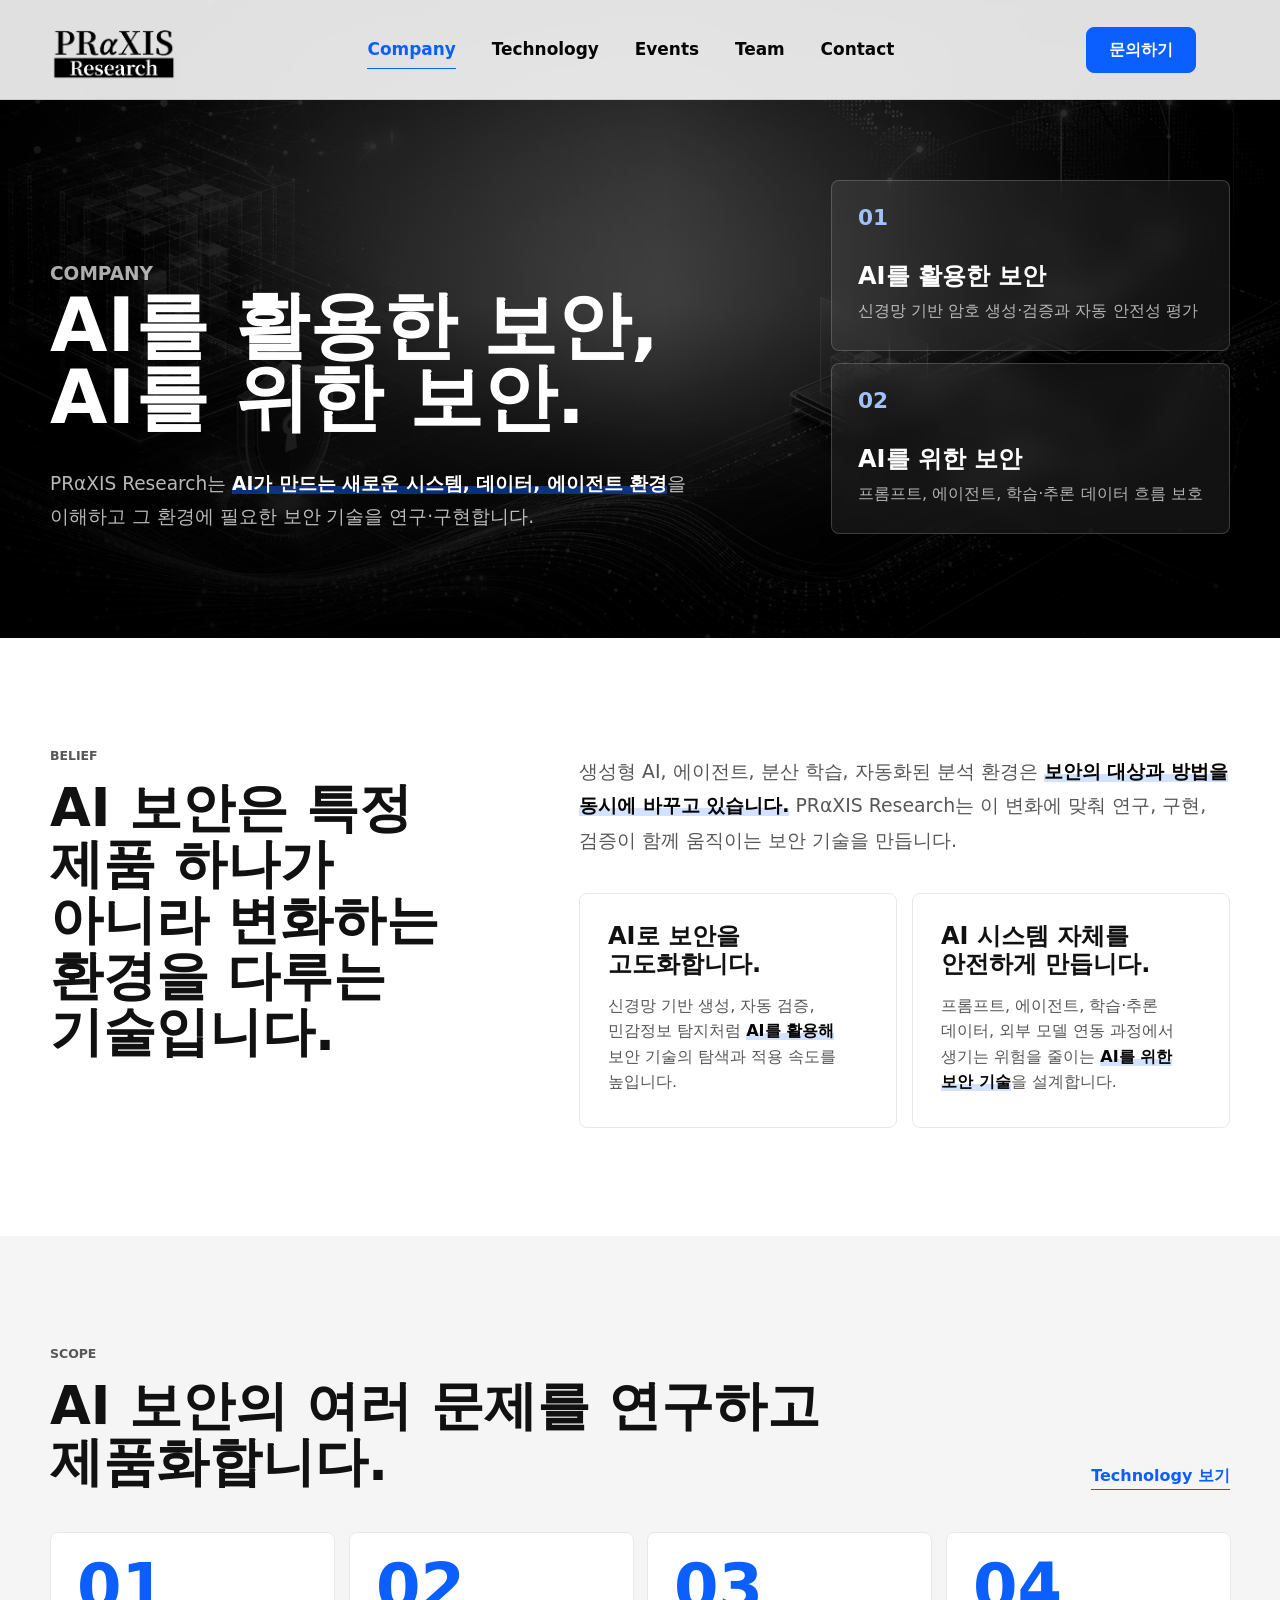
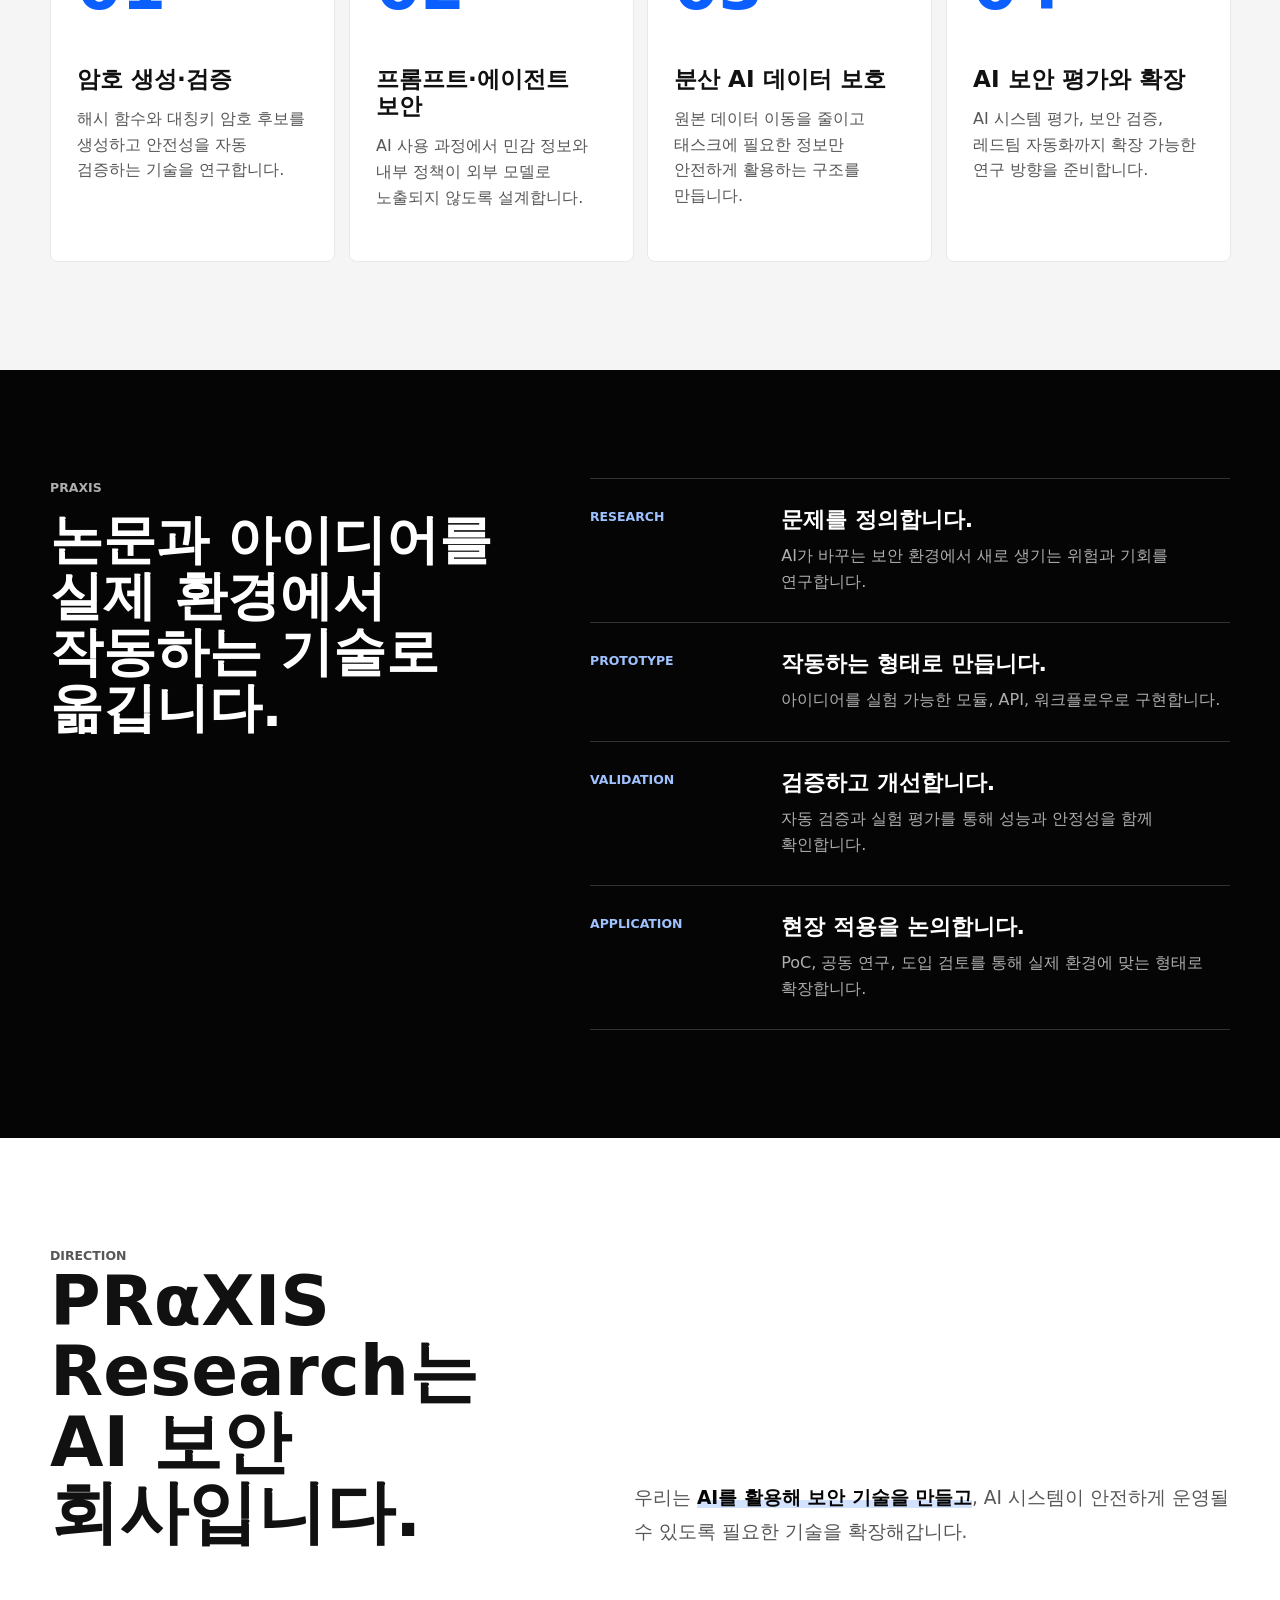
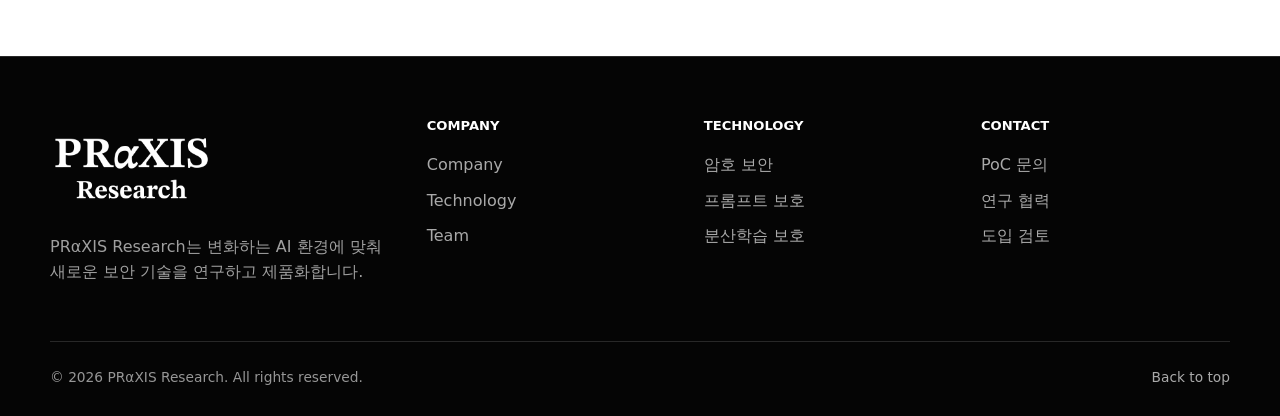
==== company/index.html @ 3f2695cf "init" ====
<!DOCTYPE html>
<html lang="ko">
  <head>
    <meta charset="UTF-8" />
    <meta name="viewport" content="width=device-width, initial-scale=1.0" />
    <meta
      name="description"
      content="PRαXIS Research는 AI를 활용한 보안과 AI를 위한 보안 기술을 연구하고 제품화하는 기업입니다."
    />
    <title>Company | PRαXIS Research</title>
    <link rel="stylesheet" href="../styles.css" />
  </head>
  <body data-page="company">
    <a class="skip-link" href="#main">본문 바로가기</a>

    <header class="site-header" data-header>
      <a class="brand" href="../index.html" aria-label="PRαXIS Research 홈">
        <img class="brand-logo" src="../assets/image.png" alt="PRαXIS Research" />
      </a>
      <nav class="site-nav" data-nav aria-label="주요 메뉴">
        <a href="../company/index.html" data-nav-page="company">Company</a>
        <a href="../technology/index.html" data-nav-page="technology">Technology</a>
        <a href="../events/index.html" data-nav-page="events">Events</a>
        <a href="../team/index.html" data-nav-page="team">Team</a>
        <a href="../contact/index.html" data-nav-page="contact">Contact</a>
      </nav>
      <a class="header-cta" href="../contact/index.html">문의하기</a>
      <button class="menu-toggle" type="button" data-menu-toggle aria-label="메뉴 열기" aria-expanded="false">
        <span></span>
        <span></span>
      </button>
    </header>

    <main id="main">
      <section class="company-hero">
        <div class="container company-hero-grid">
          <div class="company-hero-copy">
            <p class="eyebrow">Company</p>
            <h1>AI를 활용한 보안,<br />AI를 위한 보안.</h1>
            <p>
              PRαXIS Research는 <strong class="text-emphasis">AI가 만드는 새로운 시스템, 데이터, 에이전트 환경</strong>을 이해하고 그 환경에 필요한 보안 기술을 연구·구현합니다.
            </p>
          </div>
          <div class="company-hero-panel" aria-label="PRαXIS Research의 보안 방향">
            <article>
              <span>01</span>
              <h2>AI를 활용한 보안</h2>
              <p>신경망 기반 암호 생성·검증과 자동 안전성 평가</p>
            </article>
            <article>
              <span>02</span>
              <h2>AI를 위한 보안</h2>
              <p>프롬프트, 에이전트, 학습·추론 데이터 흐름 보호</p>
            </article>
          </div>
        </div>
      </section>

      <section class="section section-white company-belief-section">
        <div class="container company-belief-layout">
          <div class="section-heading">
            <p class="eyebrow">Belief</p>
            <h2>AI 보안은 특정 제품 하나가 아니라 변화하는 환경을 다루는 기술입니다.</h2>
          </div>
          <div class="company-belief-copy">
            <p>
              생성형 AI, 에이전트, 분산 학습, 자동화된 분석 환경은 <strong class="text-emphasis">보안의 대상과 방법을 동시에 바꾸고 있습니다.</strong> PRαXIS Research는 이 변화에 맞춰 연구, 구현, 검증이 함께 움직이는 보안 기술을 만듭니다.
            </p>
            <div class="company-two-axis">
              <article>
                <h3>AI로 보안을 고도화합니다.</h3>
                <p>신경망 기반 생성, 자동 검증, 민감정보 탐지처럼 <strong class="text-emphasis">AI를 활용해</strong> 보안 기술의 탐색과 적용 속도를 높입니다.</p>
              </article>
              <article>
                <h3>AI 시스템 자체를 안전하게 만듭니다.</h3>
                <p>프롬프트, 에이전트, 학습·추론 데이터, 외부 모델 연동 과정에서 생기는 위험을 줄이는 <strong class="text-emphasis">AI를 위한 보안 기술</strong>을 설계합니다.</p>
              </article>
            </div>
          </div>
        </div>
      </section>

      <section class="section section-soft company-scope-section">
        <div class="container">
          <div class="section-heading row-heading">
            <div>
              <p class="eyebrow">Scope</p>
              <h2>AI 보안의 여러 문제를 연구하고 제품화합니다.</h2>
            </div>
            <a class="text-link" href="../technology/index.html">Technology 보기</a>
          </div>
          <div class="company-scope-grid">
            <article>
              <span>01</span>
              <h3>암호 생성·검증</h3>
              <p>해시 함수와 대칭키 암호 후보를 생성하고 안전성을 자동 검증하는 기술을 연구합니다.</p>
            </article>
            <article>
              <span>02</span>
              <h3>프롬프트·에이전트 보안</h3>
              <p>AI 사용 과정에서 민감 정보와 내부 정책이 외부 모델로 노출되지 않도록 설계합니다.</p>
            </article>
            <article>
              <span>03</span>
              <h3>분산 AI 데이터 보호</h3>
              <p>원본 데이터 이동을 줄이고 태스크에 필요한 정보만 안전하게 활용하는 구조를 만듭니다.</p>
            </article>
            <article>
              <span>04</span>
              <h3>AI 보안 평가와 확장</h3>
              <p>AI 시스템 평가, 보안 검증, 레드팀 자동화까지 확장 가능한 연구 방향을 준비합니다.</p>
            </article>
          </div>
        </div>
      </section>

      <section class="section section-black company-method-section">
        <div class="container company-method-layout">
          <div class="section-heading">
            <p class="eyebrow">Praxis</p>
            <h2>논문과 아이디어를 실제 환경에서 작동하는 기술로 옮깁니다.</h2>
          </div>
          <ol class="company-method-list">
            <li>
              <span>Research</span>
              <div>
                <h3>문제를 정의합니다.</h3>
                <p>AI가 바꾸는 보안 환경에서 새로 생기는 위험과 기회를 연구합니다.</p>
              </div>
            </li>
            <li>
              <span>Prototype</span>
              <div>
                <h3>작동하는 형태로 만듭니다.</h3>
                <p>아이디어를 실험 가능한 모듈, API, 워크플로우로 구현합니다.</p>
              </div>
            </li>
            <li>
              <span>Validation</span>
              <div>
                <h3>검증하고 개선합니다.</h3>
                <p>자동 검증과 실험 평가를 통해 성능과 안정성을 함께 확인합니다.</p>
              </div>
            </li>
            <li>
              <span>Application</span>
              <div>
                <h3>현장 적용을 논의합니다.</h3>
                <p>PoC, 공동 연구, 도입 검토를 통해 실제 환경에 맞는 형태로 확장합니다.</p>
              </div>
            </li>
          </ol>
        </div>
      </section>

      <section class="section section-white company-cta-section">
        <div class="container company-cta-layout">
          <div>
            <p class="eyebrow">Direction</p>
            <h2>PRαXIS Research는 AI 보안 회사입니다.</h2>
          </div>
          <p>
            우리는 <strong class="text-emphasis">AI를 활용해 보안 기술을 만들고</strong>, AI 시스템이 안전하게 운영될 수 있도록 필요한 기술을 확장해갑니다.
          </p>
        </div>
      </section>
    </main>

    <footer class="site-footer">
      <div class="container footer-grid">
        <div>
          <a class="brand footer-brand" href="../index.html"><img class="brand-logo" src="../assets/image_whilte.png" alt="PRαXIS Research" /></a>
          <p data-footer-description></p>
        </div>
        <div><h2>Company</h2><a href="../company/index.html">Company</a><a href="../technology/index.html">Technology</a><a href="../team/index.html">Team</a></div>
        <div><h2>Technology</h2><a href="../technology/index.html#cryptography">암호 보안</a><a href="../technology/index.html#prompt-privacy">프롬프트 보호</a><a href="../technology/index.html#distributed-learning">분산학습 보호</a></div>
        <div><h2>Contact</h2><a href="../contact/index.html">PoC 문의</a><a href="../contact/index.html">연구 협력</a><a href="../contact/index.html">도입 검토</a></div>
      </div>
      <div class="container footer-bottom"><span>© <span data-year></span> PRαXIS Research. All rights reserved.</span><a href="#main">Back to top</a></div>
    </footer>

    <script src="../site-data.js"></script>
    <script src="../sheets-config.js"></script>
    <script src="../script.js"></script>
  </body>
</html>
---- styles.css ----
:root {
  --black: #050505;
  --ink: #111111;
  --charcoal: #202020;
  --gray-700: #575757;
  --gray-500: #8a8a8a;
  --gray-300: #d4d4d4;
  --gray-200: #e8e8e8;
  --gray-100: #f5f5f5;
  --white: #ffffff;
  --accent: #0b5fff;
  --accent-dark: #003db8;
  --accent-light: #9fc2ff;
  --accent-soft: rgba(11, 95, 255, 0.1);
  --accent-line: rgba(11, 95, 255, 0.28);
  --max-width: 1180px;
  --header-height: 92px;
  --radius: 8px;
  --shadow: 0 22px 60px rgba(0, 0, 0, 0.12);
  --accent-shadow: 0 22px 60px rgba(11, 95, 255, 0.16);
}

* {
  box-sizing: border-box;
}

html {
  scroll-behavior: smooth;
}

body {
  margin: 0;
  color: var(--ink);
  background: var(--white);
  font-family: Inter, "Noto Sans KR", "Apple SD Gothic Neo", "Malgun Gothic",
    system-ui, -apple-system, BlinkMacSystemFont, "Segoe UI", sans-serif;
  line-height: 1.6;
  letter-spacing: 0;
}

body.menu-open {
  overflow: hidden;
}

img {
  display: block;
  max-width: 100%;
}

a {
  color: inherit;
  text-decoration: none;
}

.reveal-on-scroll {
  opacity: 0;
  filter: blur(8px);
  transform: translate3d(0, 22px, 0);
  transition: opacity 760ms cubic-bezier(0.22, 1, 0.36, 1),
    transform 760ms cubic-bezier(0.22, 1, 0.36, 1),
    filter 760ms cubic-bezier(0.22, 1, 0.36, 1);
  transition-delay: var(--reveal-delay, 0ms);
  will-change: opacity, transform, filter;
}

.reveal-on-scroll.is-visible {
  opacity: 1;
  filter: blur(0);
  transform: translate3d(0, 0, 0);
}

button,
input,
select,
textarea {
  font: inherit;
}

.skip-link {
  position: fixed;
  left: 16px;
  top: 12px;
  z-index: 200;
  transform: translateY(-140%);
  padding: 10px 14px;
  color: var(--black);
  background: var(--white);
  border: 1px solid var(--black);
}

.skip-link:focus {
  transform: translateY(0);
}

.container {
  width: min(100% - 40px, var(--max-width));
  margin: 0 auto;
}

.site-header {
  position: fixed;
  inset: 0 0 auto 0;
  z-index: 100;
  min-height: var(--header-height);
  display: grid;
  grid-template-columns: auto 1fr auto auto;
  align-items: center;
  gap: clamp(20px, 2.6vw, 34px);
  padding: 8px clamp(24px, 4vw, 64px);
  color: var(--black);
  background: rgba(255, 255, 255, 0.88);
  border-bottom: 1px solid rgba(5, 5, 5, 0.1);
  backdrop-filter: blur(18px);
  transition: box-shadow 180ms ease, background 180ms ease;
}

.site-header.is-scrolled,
.site-header.menu-active {
  background: rgba(255, 255, 255, 0.96);
  box-shadow: 0 12px 38px rgba(0, 0, 0, 0.08);
}

.brand {
  display: inline-flex;
  align-items: center;
  justify-content: center;
  font-size: 0.92rem;
  font-weight: 800;
  letter-spacing: 0;
}

.brand-logo {
  width: auto;
  height: clamp(58px, 5vw, 76px);
  max-width: 178px;
  display: block;
  border-radius: 0;
  object-fit: contain;
  background: transparent;
}

.site-nav {
  display: inline-flex;
  justify-content: center;
  gap: clamp(20px, 2.8vw, 38px);
  font-size: 1.06rem;
  font-weight: 700;
}

.site-nav a {
  position: relative;
  padding: 28px 0;
}

.site-nav a::after {
  content: "";
  position: absolute;
  left: 0;
  right: 0;
  bottom: 22px;
  height: 1px;
  transform: scaleX(0);
  transform-origin: left;
  background: currentColor;
  transition: transform 180ms ease;
}

.site-nav a:hover::after,
.site-nav a:focus-visible::after,
.site-nav a[aria-current="page"]::after {
  transform: scaleX(1);
}

.site-nav a[aria-current="page"] {
  color: var(--accent);
}

.header-cta,
.button {
  display: inline-flex;
  align-items: center;
  justify-content: center;
  border-radius: var(--radius);
  font-weight: 800;
  cursor: pointer;
  transition: transform 180ms ease, background 180ms ease, color 180ms ease,
    border-color 180ms ease;
}

.header-cta {
  min-height: 46px;
  padding: 0 22px;
  color: var(--white);
  background: var(--accent);
  border: 1px solid var(--accent);
  font-size: 0.98rem;
}

.header-cta:hover,
.header-cta:focus-visible {
  background: var(--accent-dark);
  border-color: var(--accent-dark);
}

.header-cta:hover,
.header-cta:focus-visible,
.button:hover,
.button:focus-visible {
  transform: translateY(-2px);
}

.menu-toggle {
  display: none;
  width: 48px;
  aspect-ratio: 1;
  align-items: center;
  justify-content: center;
  flex-direction: column;
  border: 1px solid currentColor;
  border-radius: var(--radius);
  color: inherit;
  background: transparent;
}

.menu-toggle span {
  width: 24px;
  height: 2px;
  display: block;
  background: currentColor;
  transition: transform 180ms ease;
}

.menu-toggle span + span {
  margin-top: 5px;
}

.site-header.menu-active .menu-toggle span:first-child {
  transform: translateY(3.5px) rotate(45deg);
}

.site-header.menu-active .menu-toggle span:last-child {
  transform: translateY(-3.5px) rotate(-45deg);
}

.hero {
  position: relative;
  isolation: isolate;
  overflow: hidden;
  padding: calc(var(--header-height) + 58px) 0 0;
  background: var(--gray-100);
}

.hero::after {
  content: "";
  position: absolute;
  inset: 0;
  z-index: -1;
  background:
    linear-gradient(180deg, rgba(255, 255, 255, 0.78), rgba(255, 255, 255, 0.58) 48%, rgba(255, 255, 255, 0.92)),
    radial-gradient(circle at center, rgba(255, 255, 255, 0.78), rgba(255, 255, 255, 0.2) 44%, rgba(255, 255, 255, 0.7) 100%);
}

.hero-background {
  position: absolute;
  inset: 0;
  z-index: -2;
  background-image: url("assets/hero-ai-security-platform.png");
  background-size: cover;
  background-position: center;
  filter: grayscale(1) contrast(1.08) brightness(1.08);
}

.hero-grid {
  min-height: 540px;
  display: grid;
  grid-template-columns: 1fr;
  gap: 44px;
  align-items: center;
  justify-items: center;
  text-align: center;
}

.hero-copy {
  display: grid;
  justify-items: center;
}

.eyebrow {
  margin: 0 0 14px;
  color: var(--gray-700);
  font-size: 0.78rem;
  font-weight: 800;
  letter-spacing: 0;
  text-transform: uppercase;
}

.hero h1 {
  max-width: 1180px;
  margin: 0 auto;
  font-size: 4.25rem;
  line-height: 1.02;
  font-weight: 800;
  letter-spacing: 0;
  word-break: keep-all;
}

.typing-title {
  min-height: 2.08em;
}

.typing-cursor {
  width: 0.07em;
  height: 0.82em;
  display: inline-block;
  margin-left: 0.06em;
  background: currentColor;
  vertical-align: 0.04em;
  transform: translateY(-0.08em);
  animation: typing-cursor-blink 820ms steps(2, start) infinite;
}

@keyframes typing-cursor-blink {
  50% {
    opacity: 0;
  }
}

.hero-lead {
  max-width: 1120px;
  margin: 26px auto 0;
  color: var(--gray-700);
  font-size: 1.12rem;
  line-height: 1.72;
  word-break: keep-all;
}

.button {
  min-height: 48px;
  padding: 0 22px;
  border: 1px solid transparent;
}

.button:disabled {
  opacity: 0.58;
  cursor: progress;
  transform: none;
}

.button-dark {
  color: var(--white);
  background: var(--accent);
  border-color: var(--accent);
}

.button-dark:hover,
.button-dark:focus-visible {
  color: var(--white);
  background: var(--accent-dark);
  border-color: var(--accent-dark);
}

.button-light {
  color: var(--black);
  background: var(--white);
  border-color: var(--black);
}

.button-light:hover,
.button-light:focus-visible {
  color: var(--white);
  background: var(--accent);
  border-color: var(--accent);
}

.button-invert {
  color: var(--black);
  background: var(--white);
  border-color: var(--white);
}

.button-invert:hover,
.button-invert:focus-visible {
  color: var(--white);
  background: transparent;
}

.button-ghost {
  color: var(--black);
  background: var(--white);
  border-color: var(--black);
}

.button-ghost:hover,
.button-ghost:focus-visible {
  color: var(--white);
  background: var(--black);
  border-color: var(--black);
}

.button-ghost-dark {
  color: var(--white);
  background: transparent;
  border-color: rgba(255, 255, 255, 0.42);
}

.button-ghost-dark:hover,
.button-ghost-dark:focus-visible {
  color: var(--black);
  background: var(--white);
  border-color: var(--white);
}

.hero-metrics {
  position: relative;
  z-index: 1;
  display: grid;
  grid-template-columns: repeat(3, minmax(0, 1fr));
  gap: 14px;
  margin-top: -36px;
  padding-bottom: 42px;
}

.metric {
  position: relative;
  min-height: 176px;
  display: grid;
  align-content: start;
  padding: 26px;
  overflow: hidden;
  text-align: left;
  border: 1px solid rgba(5, 5, 5, 0.12);
  border-radius: var(--radius);
  background: rgba(255, 255, 255, 0.82);
  backdrop-filter: blur(18px);
  box-shadow: 0 22px 54px rgba(5, 5, 5, 0.08);
}

.metric::before {
  content: "";
  position: absolute;
  inset: 0 auto 0 0;
  width: 4px;
  background: var(--accent);
}

.metric strong {
  display: flex;
  align-items: baseline;
  gap: 4px;
  font-size: 3.1rem;
  line-height: 1;
  color: var(--accent);
}

.metric strong small {
  font-size: 1.18rem;
  font-weight: 800;
}

.metric span {
  margin-top: 12px;
  color: var(--black);
  font-size: 1.02rem;
  font-weight: 800;
}

.metric p {
  max-width: 290px;
  margin: 12px 0 0;
  color: var(--gray-700);
  font-size: 0.95rem;
  line-height: 1.5;
  word-break: keep-all;
}

.trust-strip {
  background: var(--gray-100);
  border-bottom: 1px solid var(--gray-200);
}

.trust-content {
  min-height: 82px;
  display: grid;
  grid-template-columns: 150px 1fr;
  gap: 22px;
  align-items: center;
}

.trust-content > span {
  color: var(--gray-700);
  font-size: 0.8rem;
  font-weight: 800;
  text-transform: uppercase;
}

.trust-content ul {
  display: grid;
  grid-template-columns: repeat(5, minmax(0, 1fr));
  gap: 12px;
  margin: 0;
  padding: 0;
  list-style: none;
}

.trust-content li {
  min-height: 42px;
  display: grid;
  place-items: center;
  padding: 0 12px;
  border: 1px solid var(--gray-300);
  border-radius: var(--radius);
  background: var(--white);
  font-size: 0.82rem;
  font-weight: 800;
  text-align: center;
}

.section {
  padding: 108px 0;
}

.section-white {
  background: var(--white);
}

.section-soft {
  background: var(--gray-100);
}

.section-black {
  color: var(--white);
  background: var(--black);
}

.section-heading h2,
.contact-intro h1,
.contact-intro h2 {
  max-width: 800px;
  margin: 0;
  font-size: 3.3rem;
  line-height: 1.06;
  font-weight: 800;
  letter-spacing: 0;
  word-break: keep-all;
}

.section-heading p:not(.eyebrow),
.contact-intro p {
  max-width: 620px;
  margin: 22px 0 0;
  color: var(--gray-700);
  word-break: keep-all;
}

.section-black .section-heading p,
.section-black .eyebrow {
  color: rgba(255, 255, 255, 0.68);
}

.page-hero {
  padding: calc(var(--header-height) + 78px) 0 82px;
  background: var(--white);
  border-bottom: 1px solid var(--gray-200);
}

.page-hero-grid {
  display: grid;
  grid-template-columns: minmax(280px, 0.95fr) minmax(0, 1.05fr);
  gap: clamp(34px, 6vw, 86px);
  align-items: end;
}

.page-hero h1 {
  max-width: 780px;
  margin: 0;
  font-size: 4rem;
  line-height: 1.04;
  font-weight: 800;
  letter-spacing: 0;
  word-break: keep-all;
}

.page-hero p:not(.eyebrow) {
  margin: 0;
  color: var(--gray-700);
  font-size: 1.12rem;
  word-break: keep-all;
}

.company-hero {
  position: relative;
  isolation: isolate;
  overflow: hidden;
  padding: calc(var(--header-height) + 88px) 0 104px;
  color: var(--white);
  background: var(--black);
}

.company-hero::before {
  content: "";
  position: absolute;
  inset: 0;
  z-index: -2;
  background-image: url("assets/hero-ai-security-platform.png");
  background-size: cover;
  background-position: center;
  filter: grayscale(1) contrast(1.12) brightness(0.62);
}

.company-hero::after {
  content: "";
  position: absolute;
  inset: 0;
  z-index: -1;
  background:
    linear-gradient(90deg, rgba(0, 0, 0, 0.88), rgba(0, 0, 0, 0.56) 52%, rgba(0, 0, 0, 0.82)),
    linear-gradient(0deg, rgba(0, 0, 0, 0.72), transparent 52%);
}

.company-hero-grid {
  display: grid;
  grid-template-columns: minmax(0, 1.28fr) minmax(300px, 0.72fr);
  gap: clamp(34px, 5.6vw, 82px);
  align-items: end;
}

.company-hero .eyebrow {
  color: rgba(255, 255, 255, 0.68);
}

.company-hero-copy h1 {
  max-width: 920px;
  margin: 0;
  font-size: clamp(3.3rem, 5.8vw, 5.15rem);
  line-height: 0.96;
  letter-spacing: 0;
  word-break: keep-all;
}

.company-hero-copy > p {
  max-width: 780px;
  margin: 34px 0 0;
  color: rgba(255, 255, 255, 0.72);
  font-size: 1.16rem;
  line-height: 1.8;
  word-break: keep-all;
}

.company-hero-panel {
  display: grid;
  gap: 12px;
}

.company-hero-panel article {
  padding: 26px;
  border: 1px solid rgba(255, 255, 255, 0.18);
  border-radius: var(--radius);
  background: rgba(255, 255, 255, 0.07);
  backdrop-filter: blur(12px);
}

.company-method-list span {
  color: var(--accent-light);
  font-size: 0.78rem;
  font-weight: 900;
  text-transform: uppercase;
}

.company-hero-panel span {
  color: var(--accent-light);
  font-size: 1.35rem;
  line-height: 0.9;
  font-weight: 900;
}

.company-hero-panel h2 {
  margin: 30px 0 8px;
  font-size: 1.5rem;
  line-height: 1.16;
}

.company-hero-panel p {
  margin: 0;
  color: rgba(255, 255, 255, 0.68);
  word-break: keep-all;
}

.company-belief-layout {
  display: grid;
  grid-template-columns: minmax(300px, 0.82fr) minmax(0, 1.18fr);
  gap: clamp(36px, 6vw, 96px);
  align-items: start;
}

.company-belief-copy > p {
  max-width: 820px;
  margin: 8px 0 0;
  color: var(--gray-700);
  font-size: 1.18rem;
  line-height: 1.82;
  word-break: keep-all;
}

.company-two-axis {
  display: grid;
  grid-template-columns: repeat(2, minmax(0, 1fr));
  gap: 14px;
  margin-top: 36px;
}

.company-two-axis article,
.company-scope-grid article {
  border: 1px solid var(--gray-200);
  border-radius: var(--radius);
  background: var(--white);
}

.company-two-axis article {
  min-height: 235px;
  padding: 28px;
}

.company-two-axis h3 {
  margin: 0 0 14px;
  font-size: 1.5rem;
  line-height: 1.18;
  word-break: keep-all;
}

.company-two-axis p,
.company-scope-grid p,
.company-method-list p,
.company-cta-layout p {
  margin: 0;
  color: var(--gray-700);
  word-break: keep-all;
}

.company-scope-grid {
  display: grid;
  grid-template-columns: repeat(4, minmax(0, 1fr));
  gap: 14px;
}

.company-scope-grid article {
  min-height: 330px;
  padding: 26px;
}

.company-scope-grid span {
  color: var(--accent);
  display: block;
  font-size: clamp(2.9rem, 5vw, 4.25rem);
  line-height: 0.9;
  font-weight: 900;
}

.company-scope-grid h3 {
  margin: 48px 0 14px;
  font-size: 1.45rem;
  line-height: 1.18;
  word-break: keep-all;
}

.company-method-layout {
  display: grid;
  grid-template-columns: minmax(300px, 0.84fr) minmax(0, 1.16fr);
  gap: clamp(36px, 6vw, 96px);
  align-items: start;
}

.company-method-list {
  display: grid;
  gap: 0;
  margin: 0;
  padding: 0;
  list-style: none;
  border-top: 1px solid rgba(255, 255, 255, 0.18);
}

.company-method-list li {
  display: grid;
  grid-template-columns: 140px minmax(0, 1fr);
  gap: clamp(24px, 4vw, 58px);
  padding: 28px 0;
  border-bottom: 1px solid rgba(255, 255, 255, 0.18);
}

.company-method-list h3 {
  margin: 0 0 10px;
  color: var(--white);
  font-size: 1.38rem;
  line-height: 1.18;
  word-break: keep-all;
}

.company-method-list div {
  max-width: 620px;
}

.company-method-list p {
  color: rgba(255, 255, 255, 0.68);
}

.company-cta-layout {
  display: grid;
  grid-template-columns: minmax(0, 0.92fr) minmax(300px, 1.08fr);
  gap: clamp(34px, 6vw, 86px);
  align-items: end;
}

.company-cta-layout h2 {
  max-width: 760px;
  margin: 0;
  font-size: clamp(2.8rem, 5.4vw, 5.2rem);
  line-height: 1.02;
  word-break: keep-all;
}

.company-cta-layout > p {
  max-width: 760px;
  font-size: 1.16rem;
  line-height: 1.82;
}

.compact {
  margin-bottom: 42px;
}

.split-layout,
.usecase-layout,
.roadmap-layout,
.team-layout,
.faq-layout,
.contact-layout {
  display: grid;
  grid-template-columns: minmax(280px, 0.86fr) minmax(0, 1.14fr);
  gap: clamp(34px, 6vw, 86px);
  align-items: start;
}

.section-body > p {
  margin: 38px 0 0;
  color: var(--gray-700);
  font-size: 1.12rem;
  word-break: keep-all;
}

.home-tech-index {
  color: var(--accent);
  font-size: clamp(2.9rem, 6vw, 4.6rem);
  line-height: 0.9;
  font-weight: 900;
}

.text-link-invert {
  color: var(--white);
}

.home-technology-section .row-heading {
  align-items: start;
}

.home-technology-section .section-heading h2 {
  max-width: 860px;
}

.home-tech-stack {
  display: grid;
  gap: 12px;
}

.home-tech-card {
  display: grid;
  grid-template-columns: 128px minmax(0, 1fr) minmax(220px, 0.48fr);
  gap: clamp(18px, 4vw, 52px);
  align-items: center;
  padding: clamp(24px, 4vw, 40px);
  border: 1px solid rgba(255, 255, 255, 0.16);
  border-radius: var(--radius);
  background:
    linear-gradient(90deg, rgba(11, 95, 255, 0.16), transparent 38%),
    rgba(255, 255, 255, 0.04);
}

.home-tech-card h3 {
  margin: 0 0 10px;
  color: var(--white);
  font-size: clamp(1.6rem, 3vw, 2.5rem);
  line-height: 1.1;
  word-break: keep-all;
}

.home-tech-card p {
  max-width: 720px;
  margin: 0;
  color: rgba(255, 255, 255, 0.68);
  font-size: 1.02rem;
  line-height: 1.72;
  word-break: keep-all;
}

.home-tech-card ul {
  display: flex;
  flex-wrap: wrap;
  justify-content: flex-end;
  gap: 8px;
  margin: 0;
  padding: 0;
  list-style: none;
}

.home-tech-card li {
  padding: 9px 11px;
  color: var(--white);
  border: 1px solid rgba(255, 255, 255, 0.22);
  border-radius: var(--radius);
  background: rgba(255, 255, 255, 0.08);
  font-size: 0.84rem;
  font-weight: 800;
}

.home-event-grid {
  max-width: none;
}

.home-path-layout {
  display: grid;
  grid-template-columns: minmax(0, 1fr) auto;
  gap: 32px;
  align-items: end;
  padding-top: 6px;
}

.home-path-copy h2 {
  max-width: 860px;
  margin: 0;
  font-size: clamp(2.4rem, 5vw, 4.4rem);
  line-height: 1.05;
  word-break: keep-all;
}

.home-path-copy p:not(.eyebrow) {
  max-width: 720px;
  margin: 22px 0 0;
  color: var(--gray-700);
  font-size: 1.12rem;
  word-break: keep-all;
}

.home-path-actions {
  display: flex;
  flex-wrap: wrap;
  justify-content: flex-end;
  gap: 10px;
}

.principle-grid {
  display: grid;
  grid-template-columns: repeat(3, minmax(0, 1fr));
  gap: 14px;
  margin-top: 38px;
}

.link-card-grid {
  display: grid;
  grid-template-columns: repeat(2, minmax(0, 1fr));
  gap: 14px;
  margin-top: 38px;
}

.link-card {
  min-height: 198px;
  display: block;
  padding: 24px;
  border: 1px solid var(--gray-200);
  border-radius: var(--radius);
  background: var(--white);
  transition: border-color 180ms ease, transform 180ms ease, box-shadow 180ms ease;
}

.link-card:hover,
.link-card:focus-visible {
  transform: translateY(-3px);
  border-color: var(--accent);
  box-shadow: var(--accent-shadow);
}

.link-card span {
  color: var(--accent);
  font-size: 0.78rem;
  font-weight: 800;
}

.link-card h3 {
  margin: 22px 0 8px;
  font-size: 1.2rem;
}

.link-card p {
  margin: 0;
  color: var(--gray-700);
  word-break: keep-all;
}

.principle-card,
.product-card,
.event-card,
.team-card,
.usecase-card {
  border: 1px solid var(--gray-200);
  border-radius: var(--radius);
  background: var(--white);
  transition: border-color 220ms ease, box-shadow 220ms ease,
    transform 220ms ease;
}

.home-tech-card,
.event-card,
.team-card,
.company-two-axis article,
.company-scope-grid article,
.company-method-list li,
.technology-roadmap li,
.technology-usecase-list .usecase-card,
.contact-form {
  position: relative;
  overflow: hidden;
}

.home-tech-card::before,
.event-card::before,
.team-card::before,
.company-two-axis article::before,
.company-scope-grid article::before,
.company-method-list li::before,
.technology-roadmap li::before,
.technology-usecase-list .usecase-card::before,
.contact-form::before {
  content: "";
  position: absolute;
  inset: 0 0 auto 0;
  height: 1px;
  pointer-events: none;
  opacity: 0;
  transform: translateX(-28%);
  background: linear-gradient(
    90deg,
    transparent,
    rgba(11, 95, 255, 0.88),
    transparent
  );
  transition: opacity 220ms ease, transform 520ms cubic-bezier(0.22, 1, 0.36, 1);
}

@media (hover: hover) {
  .home-tech-card:hover,
  .event-card:hover,
  .team-card:hover,
  .company-two-axis article:hover,
  .company-scope-grid article:hover,
  .company-method-list li:hover,
  .technology-roadmap li:hover,
  .technology-usecase-list .usecase-card:hover {
    transform: translateY(-4px);
    border-color: rgba(11, 95, 255, 0.42);
    box-shadow: 0 24px 70px rgba(5, 5, 5, 0.13);
  }

  .section-black .team-card:hover,
  .technology-roadmap li:hover,
  .technology-usecase-list .usecase-card:hover {
    box-shadow: 0 24px 70px rgba(11, 95, 255, 0.18);
  }

  .home-tech-card:hover::before,
  .event-card:hover::before,
  .team-card:hover::before,
  .company-two-axis article:hover::before,
  .company-scope-grid article:hover::before,
  .company-method-list li:hover::before,
  .technology-roadmap li:hover::before,
  .technology-usecase-list .usecase-card:hover::before,
  .contact-form:focus-within::before {
    opacity: 1;
    transform: translateX(0);
  }
}

.principle-card {
  min-height: 225px;
  padding: 24px;
}

.index-pill {
  width: 34px;
  aspect-ratio: 1;
  display: inline-grid;
  place-items: center;
  border: 1px solid currentColor;
  border-radius: 50%;
  color: var(--accent);
  font-size: 0.76rem;
  font-weight: 800;
}

.principle-card h3,
.product-card h3,
.event-card h3,
.team-card h3,
.usecase-card h3,
.tech-card h3,
.roadmap li h3 {
  margin: 22px 0 10px;
  font-size: 1.16rem;
  line-height: 1.28;
  word-break: keep-all;
}

.principle-card p,
.product-card p,
.event-card p,
.team-card p,
.usecase-card p,
.tech-card p,
.roadmap li p {
  margin: 0;
  color: var(--gray-700);
  word-break: keep-all;
}

.row-heading {
  display: flex;
  justify-content: space-between;
  align-items: end;
  gap: 28px;
  margin-bottom: 42px;
}

.text-link,
.section-note {
  font-weight: 800;
  white-space: nowrap;
}

.text-link {
  color: var(--accent);
  border-bottom: 1px solid currentColor;
}

.text-emphasis {
  color: var(--black);
  font-weight: 900;
  background-image: linear-gradient(transparent 62%, rgba(11, 95, 255, 0.18) 0);
  box-decoration-break: clone;
  -webkit-box-decoration-break: clone;
}

.section-black .text-emphasis,
.company-hero .text-emphasis,
.section-contact .text-emphasis {
  color: var(--white);
  background-image: linear-gradient(transparent 62%, rgba(11, 95, 255, 0.46) 0);
}

.section-note {
  color: var(--gray-700);
  font-size: 0.88rem;
}

.technology-map {
  display: grid;
  grid-template-columns: repeat(4, minmax(0, 1fr));
  gap: 1px;
  background: var(--gray-300);
  border: 1px solid var(--gray-300);
}

.tech-card {
  min-height: 310px;
  padding: 28px;
  background: var(--white);
}

.tech-card .step {
  display: block;
  color: var(--accent);
  font-size: 0.82rem;
  font-weight: 800;
  text-transform: uppercase;
}

.tech-card::after {
  content: "";
  display: block;
  width: 100%;
  height: 80px;
  margin-top: 28px;
  background:
    linear-gradient(90deg, var(--accent) 1px, transparent 1px),
    linear-gradient(0deg, var(--accent) 1px, transparent 1px);
  background-size: 18px 18px;
  opacity: 0.18;
}

.technology-heading {
  max-width: 860px;
}

.technology-heading p:not(.eyebrow) {
  max-width: 720px;
  margin: 18px 0 0;
  color: var(--gray-700);
  font-size: 1.08rem;
  word-break: keep-all;
}

.technology-row-heading {
  align-items: start;
  margin-bottom: 42px;
}

.technology-row-heading .section-heading h2,
.technology-row-heading h2 {
  max-width: 780px;
}

.technology-section-copy {
  max-width: 520px;
  margin: 10px 0 0;
  color: var(--gray-700);
  font-size: 1.08rem;
  line-height: 1.76;
  word-break: keep-all;
}

.technology-solution-list {
  display: grid;
  gap: 22px;
}

.technology-solution {
  position: relative;
  isolation: isolate;
  overflow: hidden;
  display: grid;
  grid-template-columns: minmax(0, 0.95fr) minmax(280px, 1.05fr);
  gap: clamp(24px, 4vw, 56px);
  align-items: center;
  min-height: 560px;
  padding: clamp(28px, 5vw, 64px);
  border: 1px solid var(--gray-200);
  border-radius: var(--radius);
  background-color: var(--black);
  background-position: center;
  background-size: cover;
  box-shadow: var(--shadow);
  transition: border-color 240ms ease, box-shadow 240ms ease,
    transform 240ms ease;
}

.technology-solution::before {
  content: "";
  position: absolute;
  inset: 0;
  z-index: -1;
  background:
    linear-gradient(90deg, rgba(0, 0, 0, 0.86) 0%, rgba(0, 0, 0, 0.62) 38%, rgba(0, 0, 0, 0.1) 78%),
    linear-gradient(0deg, rgba(0, 0, 0, 0.18), transparent 45%);
}

.technology-solution-crypto {
  background-image: url("assets/technology-cryptography.png");
}

.technology-solution-prompt {
  background-image: url("assets/technology-prompt-privacy.png");
}

.technology-solution-distributed {
  background-image: url("assets/technology-distributed-learning.png");
}

@media (hover: hover) {
  .technology-solution:hover {
    transform: translateY(-5px);
    border-color: rgba(159, 194, 255, 0.45);
    box-shadow: 0 34px 90px rgba(5, 5, 5, 0.2);
  }
}

.technology-solution-content {
  grid-column: 1;
  display: grid;
  justify-items: start;
}

.solution-index {
  width: 36px;
  aspect-ratio: 1;
  display: inline-grid;
  place-items: center;
  margin-bottom: 18px;
  color: var(--accent-light);
  border: 1px solid currentColor;
  border-radius: 50%;
  font-size: 0.76rem;
  font-weight: 800;
}

.technology-solution h3 {
  max-width: 620px;
  margin: 10px 0 18px;
  color: var(--white);
  font-size: clamp(2rem, 4vw, 3.2rem);
  line-height: 1.04;
  letter-spacing: 0;
  word-break: keep-all;
}

.technology-solution-content > p:not(.eyebrow) {
  max-width: 620px;
  margin: 0;
  color: rgba(255, 255, 255, 0.72);
  font-size: 1.08rem;
  line-height: 1.75;
  word-break: keep-all;
}

.solution-points {
  display: flex;
  flex-wrap: wrap;
  gap: 8px;
  margin: 26px 0 0;
  padding: 0;
  list-style: none;
}

.solution-points li {
  padding: 10px 12px;
  border: 1px solid rgba(255, 255, 255, 0.26);
  border-radius: var(--radius);
  color: var(--white);
  background: rgba(255, 255, 255, 0.08);
  backdrop-filter: blur(12px);
  font-size: 0.88rem;
  font-weight: 800;
}

.detail-layout {
  display: grid;
  grid-template-columns: minmax(280px, 0.86fr) minmax(0, 1.14fr);
  gap: clamp(34px, 6vw, 86px);
  align-items: start;
}

.detail-list {
  display: grid;
  gap: 12px;
}

.detail-list article {
  padding: 24px;
  border: 1px solid var(--gray-200);
  border-radius: var(--radius);
  background: var(--white);
}

.detail-list h3 {
  margin: 0 0 8px;
  font-size: 1.16rem;
}

.detail-list p {
  margin: 0;
  color: var(--gray-700);
  word-break: keep-all;
}

.product-grid {
  display: grid;
  grid-template-columns: repeat(3, minmax(0, 1fr));
  gap: 16px;
}

.preview-grid .product-card {
  box-shadow: var(--accent-shadow);
}

.product-card {
  min-height: 430px;
  display: flex;
  flex-direction: column;
  padding: 28px;
  color: var(--white);
  background: var(--black);
  border-color: rgba(255, 255, 255, 0.2);
}

.product-card .eyebrow {
  color: var(--accent-light);
}

.product-card p {
  color: rgba(255, 255, 255, 0.66);
}

.status-list {
  display: grid;
  gap: 10px;
  margin: auto 0 0;
  padding: 28px 0 0;
  list-style: none;
}

.status-list li {
  padding: 10px 0;
  border-top: 1px solid rgba(255, 255, 255, 0.16);
  color: rgba(255, 255, 255, 0.78);
  font-size: 0.92rem;
  font-weight: 700;
}

.usecase-list {
  display: grid;
  grid-template-columns: repeat(2, minmax(0, 1fr));
  gap: 14px;
}

.usecase-card {
  min-height: 190px;
  padding: 24px;
}

.technology-usecase-list .usecase-card {
  position: relative;
  min-height: 220px;
  padding: 28px;
  border-left: 5px solid var(--accent);
  overflow: hidden;
  isolation: isolate;
  color: var(--white);
  background-color: #060606;
  background-image:
    linear-gradient(90deg, rgba(2, 2, 2, 0.9), rgba(2, 2, 2, 0.7) 48%, rgba(2, 2, 2, 0.18)),
    var(--technology-card-image);
  background-position: var(--technology-card-position, center);
  background-size: cover;
  box-shadow: inset 0 0 0 1px rgba(255, 255, 255, 0.08);
}

.technology-usecase-list .usecase-card h3 {
  position: relative;
  margin-top: 0;
  font-size: 1.35rem;
  color: var(--white);
}

.technology-usecase-list .usecase-card p {
  position: relative;
  max-width: 540px;
  color: rgba(255, 255, 255, 0.78);
  line-height: 1.72;
}

.technology-card-bg-agent {
  --technology-card-image: url("assets/technology-card-agent.png");
}

.technology-card-bg-data {
  --technology-card-image: url("assets/technology-card-data.png");
}

.technology-card-bg-generation {
  --technology-card-image: url("assets/technology-card-generation.png");
}

.technology-card-bg-evaluation {
  --technology-card-image: url("assets/technology-card-evaluation.png");
}

.technology-card-bg-research {
  --technology-card-image: url("assets/technology-card-research.png");
}

.technology-card-bg-implementation {
  --technology-card-image: url("assets/technology-card-implementation.png");
}

.technology-card-bg-validation {
  --technology-card-image: url("assets/technology-card-validation.png");
}

.event-grid {
  display: grid;
  grid-template-columns: 1fr;
  gap: 12px;
  max-width: 980px;
  margin-inline: auto;
}

.event-card {
  min-height: auto;
  display: grid;
  grid-template-columns: 220px minmax(0, 1fr);
  gap: clamp(18px, 4vw, 42px);
  align-items: start;
  padding: 28px;
  box-shadow: none;
}

.event-meta {
  min-width: 0;
  display: grid;
  justify-items: start;
  gap: 12px;
}

.event-card time {
  display: block;
  color: var(--accent);
  font-size: 1rem;
  font-weight: 800;
}

.event-tag {
  display: inline-flex;
  align-items: center;
  min-height: 32px;
  padding: 0 10px;
  color: var(--black);
  background: var(--gray-100);
  border: 1px solid var(--gray-300);
  border-radius: var(--radius);
  font-size: 0.78rem;
  font-weight: 800;
}

.event-tag-poc {
  color: var(--white);
  background: var(--black);
  border-color: var(--black);
}

.event-tag-research {
  color: var(--white);
  background: #005dff;
  border-color: #005dff;
}

.event-tag-startup {
  color: var(--white);
  background: #00a86b;
  border-color: #00a86b;
}

.event-tag-competition {
  color: var(--white);
  background: #7c3aed;
  border-color: #7c3aed;
}

.event-tag-award {
  color: var(--white);
  background: #e68a00;
  border-color: #e68a00;
}

.event-tag-exhibition {
  color: var(--white);
  background: #0099d8;
  border-color: #0099d8;
}

.event-card h3 {
  margin: 0 0 10px;
  font-size: 1.32rem;
}

.event-card p {
  max-width: 660px;
}

.event-body {
  min-width: 0;
}

.roadmap {
  display: grid;
  gap: 0;
  margin: 0;
  padding: 0;
  list-style: none;
  border-top: 1px solid var(--black);
}

.roadmap li {
  display: grid;
  grid-template-columns: 120px 1fr;
  gap: 28px;
  padding: 28px 0;
  border-bottom: 1px solid var(--gray-200);
}

.roadmap .phase {
  color: var(--accent);
  font-weight: 800;
}

.roadmap li h3 {
  margin-top: 0;
}

.technology-roadmap {
  grid-template-columns: repeat(3, minmax(0, 1fr));
  gap: 14px;
  border-top: 0;
}

.technology-roadmap li {
  display: block;
  min-height: 280px;
  padding: 28px;
  border: 1px solid rgba(255, 255, 255, 0.18);
  border-radius: var(--radius);
  overflow: hidden;
  isolation: isolate;
  color: var(--white);
  background-color: #070707;
  background-image:
    linear-gradient(180deg, rgba(2, 2, 2, 0.8), rgba(2, 2, 2, 0.48) 56%, rgba(2, 2, 2, 0.84)),
    var(--technology-card-image);
  background-position: center;
  background-size: cover;
  box-shadow: inset 0 0 0 1px rgba(255, 255, 255, 0.08);
}

.technology-roadmap .phase {
  display: block;
  margin-bottom: 58px;
  color: #7fb0ff;
}

.technology-roadmap li h3 {
  margin: 0 0 12px;
  font-size: 1.38rem;
  color: var(--white);
}

.technology-roadmap li p {
  color: rgba(255, 255, 255, 0.78);
  line-height: 1.72;
}

.technology-collab-layout {
  display: grid;
  grid-template-columns: minmax(0, 1fr) auto;
  gap: clamp(28px, 6vw, 86px);
  align-items: end;
}

.technology-collab-layout h2 {
  max-width: 860px;
  margin: 0;
  color: var(--white);
  font-size: clamp(2.6rem, 5vw, 4.8rem);
  line-height: 1.04;
  word-break: keep-all;
}

.technology-collab-layout p:not(.eyebrow) {
  max-width: 780px;
  margin: 24px 0 0;
  color: rgba(255, 255, 255, 0.68);
  font-size: 1.1rem;
  line-height: 1.78;
  word-break: keep-all;
}

.technology-collab-actions {
  display: flex;
  flex-wrap: wrap;
  justify-content: flex-end;
  gap: 10px;
}

.team-section-inner {
  display: grid;
  gap: 42px;
}

.team-block {
  display: grid;
  gap: 18px;
}

.team-block-open {
  margin-top: 14px;
}

.team-block-heading {
  max-width: 720px;
  margin-inline: auto;
  text-align: center;
}

.team-block-heading h3 {
  margin: 0;
  color: var(--white);
  font-size: 1.28rem;
  line-height: 1.35;
  word-break: keep-all;
}

.team-block-heading .eyebrow {
  margin-bottom: 10px;
}

.team-grid {
  width: 100%;
  max-width: 980px;
  margin-inline: auto;
  display: grid;
  grid-template-columns: repeat(3, minmax(240px, 300px));
  justify-content: center;
  gap: 16px;
}

.team-grid-open {
  max-width: 860px;
}

.team-grid-members {
  max-width: 980px;
}

.team-card {
  min-height: 100%;
  display: grid;
  align-content: start;
  padding: 18px;
  color: var(--black);
  background: var(--white);
  border-color: var(--gray-200);
}

.team-card-placeholder {
  border-style: dashed;
  border-color: rgba(13, 96, 255, 0.38);
  background: rgba(255, 255, 255, 0.94);
}

.team-photo {
  width: 100%;
  aspect-ratio: 4 / 5;
  overflow: hidden;
  border: 1px solid var(--gray-200);
  border-radius: var(--radius);
  background: var(--gray-100);
}

.team-photo img {
  width: 100%;
  height: 100%;
  object-fit: cover;
  object-position: center top;
  filter: grayscale(0.08) contrast(1.02);
}

.team-photo-slot {
  width: 100%;
  aspect-ratio: 4 / 5;
  display: grid;
  place-items: center;
  color: var(--accent);
  border: 1px dashed rgba(13, 96, 255, 0.42);
  border-radius: var(--radius);
  font-size: 0.78rem;
  font-weight: 800;
}

.team-card h3 {
  margin-bottom: 8px;
  color: var(--black);
}

.team-card p {
  margin-bottom: 0;
  color: var(--gray-700);
}

.team-info-list {
  display: grid;
  gap: 10px;
  margin: 14px 0 0;
}

.team-info-row {
  display: grid;
  gap: 3px;
  padding-top: 10px;
  border-top: 1px solid var(--gray-200);
}

.team-info-row dt {
  color: var(--gray-500);
  font-size: 0.72rem;
  font-weight: 800;
}

.team-info-row dd {
  min-width: 0;
  margin: 0;
  color: var(--gray-700);
  font-size: 0.9rem;
  font-weight: 700;
  line-height: 1.45;
  word-break: keep-all;
}

.team-role {
  display: block;
  margin-top: 16px;
  color: var(--accent);
  font-size: 0.78rem;
  font-weight: 800;
}

.team-email {
  display: inline-flex;
  width: fit-content;
  color: var(--accent);
  font-size: 0.9rem;
  font-weight: 800;
  line-height: 1.35;
  word-break: break-all;
}

.team-email:hover,
.team-email:focus-visible {
  color: var(--black);
}

.accordion {
  border-top: 1px solid var(--black);
}

.accordion-item {
  border-bottom: 1px solid var(--gray-300);
}

.accordion-item button {
  width: 100%;
  min-height: 82px;
  display: grid;
  grid-template-columns: 1fr 28px;
  gap: 20px;
  align-items: center;
  padding: 0;
  color: var(--black);
  background: transparent;
  border: 0;
  text-align: left;
  font-weight: 800;
  cursor: pointer;
}

.accordion-item button:hover,
.accordion-item button:focus-visible {
  color: var(--accent);
}

.accordion-icon {
  position: relative;
  width: 28px;
  aspect-ratio: 1;
  border: 1px solid currentColor;
  border-radius: 50%;
}

.accordion-icon::before,
.accordion-icon::after {
  content: "";
  position: absolute;
  left: 7px;
  right: 7px;
  top: 50%;
  height: 1px;
  background: currentColor;
}

.accordion-icon::after {
  transform: rotate(90deg);
  transition: transform 180ms ease;
}

.accordion-item button[aria-expanded="true"] .accordion-icon::after {
  transform: rotate(0deg);
}

.accordion-panel {
  padding: 0 52px 24px 0;
  color: var(--gray-700);
}

.accordion-panel p {
  margin: 0;
  word-break: keep-all;
}

.section-contact {
  color: var(--white);
  background: var(--black);
}

.contact-page {
  padding-top: calc(var(--header-height) + 86px);
}

.contact-intro p {
  color: rgba(255, 255, 255, 0.68);
}

.contact-points {
  display: grid;
  gap: 12px;
  margin: 34px 0 0;
  padding: 0;
  list-style: none;
}

.contact-points li {
  position: relative;
  padding: 0 0 12px 18px;
  border-bottom: 1px solid rgba(255, 255, 255, 0.18);
  color: rgba(255, 255, 255, 0.74);
  white-space: pre-line;
}

.contact-points li::before {
  content: "";
  position: absolute;
  left: 0;
  top: 0.72em;
  width: 6px;
  height: 6px;
  border-radius: 50%;
  background: var(--accent-light);
  box-shadow: 0 0 18px rgba(159, 194, 255, 0.55);
}

.contact-form {
  display: grid;
  grid-template-columns: repeat(2, minmax(0, 1fr));
  gap: 16px;
  padding: clamp(22px, 4vw, 34px);
  border: 1px solid rgba(255, 255, 255, 0.18);
  border-radius: var(--radius);
  background: rgba(255, 255, 255, 0.06);
  transition: border-color 220ms ease, box-shadow 220ms ease,
    background 220ms ease;
}

.contact-form:focus-within {
  border-color: rgba(159, 194, 255, 0.58);
  background: rgba(255, 255, 255, 0.075);
  box-shadow: 0 24px 72px rgba(11, 95, 255, 0.16);
}

.contact-form label {
  display: grid;
  gap: 8px;
  color: rgba(255, 255, 255, 0.72);
  font-size: 0.88rem;
  font-weight: 800;
}

.contact-form .full {
  grid-column: 1 / -1;
}

.contact-form input,
.contact-form select,
.contact-form textarea {
  width: 100%;
  border: 1px solid rgba(255, 255, 255, 0.24);
  border-radius: var(--radius);
  color: var(--white);
  background: rgba(0, 0, 0, 0.28);
  outline: 0;
}

.contact-form input,
.contact-form select {
  min-height: 48px;
  padding: 0 14px;
}

.contact-form textarea {
  min-height: 132px;
  padding: 14px;
  resize: vertical;
}

.contact-form input:focus,
.contact-form select:focus,
.contact-form textarea:focus {
  border-color: var(--accent-light);
  box-shadow: 0 0 0 3px rgba(11, 95, 255, 0.28);
}

.contact-form ::placeholder {
  color: rgba(255, 255, 255, 0.42);
}

.form-status {
  grid-column: 1 / -1;
  width: 100%;
  min-height: 24px;
  margin: 0;
  color: var(--accent-light);
  font-size: 0.9rem;
  font-weight: 800;
  line-height: 1.55;
  word-break: keep-all;
  overflow-wrap: normal;
}

.site-footer {
  padding: 58px 0 28px;
  color: var(--white);
  background: var(--black);
  border-top: 1px solid rgba(255, 255, 255, 0.14);
}

.footer-grid {
  display: grid;
  grid-template-columns: 1.4fr repeat(3, 1fr);
  gap: 28px;
}

.footer-brand {
  margin-bottom: 18px;
}

.footer-brand .brand-logo {
  width: clamp(180px, 20vw, 240px);
  height: auto;
}

.site-footer p {
  max-width: 360px;
  margin: 0;
  color: rgba(255, 255, 255, 0.62);
}

.site-footer h2 {
  margin: 0 0 16px;
  font-size: 0.82rem;
  text-transform: uppercase;
}

.site-footer a {
  display: table;
  margin-top: 10px;
  color: rgba(255, 255, 255, 0.66);
}

.site-footer a:hover,
.site-footer a:focus-visible {
  color: var(--white);
}

.footer-bottom {
  display: flex;
  justify-content: space-between;
  gap: 24px;
  margin-top: 56px;
  padding-top: 24px;
  border-top: 1px solid rgba(255, 255, 255, 0.14);
  color: rgba(255, 255, 255, 0.58);
  font-size: 0.86rem;
}

.footer-bottom a {
  margin: 0;
}

.callout-layout {
  display: grid;
  grid-template-columns: minmax(0, 1fr) auto;
  gap: 32px;
  align-items: center;
}

.callout-layout h2 {
  max-width: 760px;
  margin: 0;
  font-size: 3rem;
  line-height: 1.08;
  letter-spacing: 0;
  word-break: keep-all;
}

@media (max-width: 1040px) {
  .site-header {
    grid-template-columns: auto 1fr auto auto;
  }

  .site-nav {
    position: fixed;
    inset: var(--header-height) 0 auto 0;
    display: grid;
    justify-items: start;
    gap: 0;
    padding: 18px 20px 28px;
    color: var(--black);
    background: var(--white);
    border-bottom: 1px solid var(--gray-200);
    box-shadow: var(--shadow);
    opacity: 0;
    visibility: hidden;
    pointer-events: none;
    transform: translateY(calc(-100% - var(--header-height)));
    transition: opacity 180ms ease, transform 180ms ease, visibility 0ms 180ms;
  }

  .site-header.menu-active .site-nav {
    opacity: 1;
    visibility: visible;
    pointer-events: auto;
    transform: translateY(0);
    transition-delay: 0ms;
  }

  .site-nav a {
    width: 100%;
    padding: 16px 0;
    border-bottom: 1px solid var(--gray-200);
  }

  .site-nav a::after {
    display: none;
  }

  .header-cta {
    grid-column: 3;
    justify-self: end;
  }

  .menu-toggle {
    display: inline-flex;
    grid-column: 4;
    justify-self: end;
  }

  .hero-grid,
  .page-hero-grid,
  .home-path-layout,
  .technology-collab-layout,
  .company-hero-grid,
  .company-belief-layout,
  .company-method-layout,
  .company-cta-layout,
  .split-layout,
  .usecase-layout,
  .roadmap-layout,
  .team-layout,
  .faq-layout,
  .contact-layout,
  .detail-layout {
    grid-template-columns: 1fr;
  }

  .hero h1 {
    font-size: 3.6rem;
  }

  .section-heading h2,
  .page-hero h1,
  .contact-intro h1,
  .contact-intro h2 {
    font-size: 2.8rem;
  }

  .principle-grid,
  .link-card-grid,
  .company-scope-grid,
  .product-grid,
  .footer-grid {
    grid-template-columns: repeat(2, minmax(0, 1fr));
  }

  .team-grid {
    grid-template-columns: repeat(2, minmax(240px, 300px));
  }

  .technology-map {
    grid-template-columns: repeat(2, minmax(0, 1fr));
  }

  .technology-roadmap {
    grid-template-columns: repeat(2, minmax(0, 1fr));
  }

  .technology-collab-actions {
    justify-content: flex-start;
  }

  .callout-layout {
    grid-template-columns: 1fr;
  }

  .home-tech-card {
    grid-template-columns: 96px minmax(0, 1fr);
  }

  .home-tech-card ul {
    grid-column: 2;
    justify-content: flex-start;
  }

  .home-path-actions {
    justify-content: flex-start;
  }

  .technology-solution {
    grid-template-columns: minmax(0, 1fr);
    background-position: center;
  }
}

@media (max-width: 720px) {
  :root {
    --header-height: 78px;
  }

  .container {
    width: min(100% - 28px, var(--max-width));
  }

  .page-hero-grid > *,
  .technology-row-heading > *,
  .technology-solution-content,
  .technology-solution-content > *,
  .solution-points,
  .solution-points li {
    min-width: 0;
  }

  .page-hero-grid,
  .technology-row-heading,
  .technology-solution-list,
  .technology-solution,
  .technology-solution-content {
    max-width: 100%;
  }

  .technology-solution-content {
    width: min(100%, calc(100vw - 64px));
  }

  .page-hero p:not(.eyebrow),
  .technology-section-copy,
  .technology-solution-content > p:not(.eyebrow) {
    word-break: normal;
    overflow-wrap: anywhere;
  }

  .page-hero p:not(.eyebrow),
  .technology-section-copy {
    max-width: calc(100vw - 28px);
  }

  .technology-solution h3,
  .technology-solution-content > p:not(.eyebrow),
  .solution-points {
    max-width: calc(100vw - 64px);
  }

  .site-header {
    grid-template-columns: auto 1fr auto;
    padding: 8px 16px;
    gap: 12px;
  }

  .brand {
    font-size: 0.82rem;
  }

  .brand-logo {
    width: auto;
    height: 58px;
    max-width: calc(100vw - 112px);
  }

  .menu-toggle {
    position: absolute;
    top: 50%;
    right: 16px;
    display: inline-flex;
    grid-column: 3;
    width: 46px;
    transform: translateY(-50%);
  }

  .header-cta {
    display: none;
  }

  .hero {
    padding-top: calc(var(--header-height) + 36px);
  }

  .hero-grid {
    min-height: auto;
    justify-items: stretch;
  }

  .hero-copy {
    width: 100%;
    max-width: 100%;
    min-width: 0;
    justify-items: stretch;
  }

  .hero h1 {
    justify-self: stretch;
    width: 100%;
    max-width: 100%;
    min-width: 0;
    font-size: 2rem;
    line-height: 1.08;
    word-break: break-all;
    overflow-wrap: anywhere;
    line-break: anywhere;
  }

  .hero h1 [data-typing-target] {
    display: block;
    width: 100%;
    max-width: 100%;
  }

  .hero-lead {
    justify-self: stretch;
    width: 100%;
    max-width: 100%;
    min-width: 0;
    font-size: 0.98rem;
    line-height: 1.72;
    word-break: break-all;
    overflow-wrap: anywhere;
  }

  .hero-lead br {
    display: none;
  }

  .hero-metrics {
    grid-template-columns: 1fr;
    margin-top: 28px;
    padding-bottom: 32px;
  }

  .trust-content {
    grid-template-columns: 1fr;
    gap: 14px;
    padding: 22px 0;
  }

  .trust-content ul {
    grid-template-columns: repeat(2, minmax(0, 1fr));
  }

  .section {
    padding: 68px 0;
  }

  .contact-page {
    padding-top: calc(var(--header-height) + 56px);
  }

  .section-heading h2,
  .page-hero h1,
  .contact-intro h1,
  .contact-intro h2 {
    font-size: 2.25rem;
  }

  .page-hero {
    padding: calc(var(--header-height) + 46px) 0 58px;
  }

  .company-hero {
    padding: calc(var(--header-height) + 48px) 0 64px;
  }

  .company-hero-copy h1 {
    font-size: 3.2rem;
  }

  .company-hero-copy > p,
  .company-belief-copy > p,
  .company-cta-layout > p {
    font-size: 1.04rem;
  }

  .principle-grid,
  .link-card-grid,
  .company-two-axis,
  .company-scope-grid,
  .technology-roadmap,
  .product-grid,
  .usecase-list,
  .technology-map,
  .footer-grid {
    grid-template-columns: 1fr;
  }

  .home-tech-card {
    grid-template-columns: 1fr;
  }

  .home-tech-card ul {
    grid-column: auto;
  }

  .home-path-copy h2 {
    font-size: 2.4rem;
  }

  .company-method-list li {
    grid-template-columns: 1fr;
    gap: 10px;
  }

  .company-scope-grid article,
  .company-two-axis article {
    min-height: auto;
  }

  .company-scope-grid h3 {
    margin-top: 48px;
  }

  .event-card {
    grid-template-columns: 1fr;
  }

  .team-grid {
    grid-template-columns: minmax(0, 320px);
  }

  .technology-solution {
    min-height: auto;
    padding: 28px 18px;
    background-position: center right;
  }

  .technology-solution h3 {
    width: 100%;
    max-width: 100%;
    font-size: 1.72rem;
    line-height: 1.12;
    word-break: normal;
    overflow-wrap: anywhere;
  }

  .technology-solution-content > p:not(.eyebrow) {
    font-size: 1rem;
  }

  .solution-points li {
    max-width: 100%;
    padding: 8px 9px;
    font-size: 0.76rem;
    white-space: normal;
    overflow-wrap: anywhere;
  }

  .technology-section-copy {
    font-size: 1rem;
  }

  .technology-roadmap li {
    min-height: auto;
  }

  .technology-roadmap .phase {
    margin-bottom: 36px;
  }

  .row-heading {
    display: grid;
    align-items: start;
  }

  .roadmap li {
    grid-template-columns: 1fr;
    gap: 10px;
  }

  .contact-layout,
  .contact-layout > *,
  .contact-intro,
  .contact-form,
  .contact-form label,
  .contact-form input,
  .contact-form select,
  .contact-form textarea {
    min-width: 0;
    max-width: 100%;
  }

  .contact-layout,
  .contact-form {
    width: calc(100vw - 96px) !important;
    max-width: calc(100vw - 96px) !important;
  }

  .section-contact {
    max-width: 100vw;
    overflow-x: hidden;
  }

  .contact-intro h1,
  .contact-intro p,
  .contact-points,
  .contact-points li {
    width: calc(100vw - 96px) !important;
    max-width: calc(100vw - 96px) !important;
    word-break: break-all;
    overflow-wrap: anywhere;
  }

  .contact-intro h1 {
    font-size: 2rem;
  }

  .contact-form {
    grid-template-columns: 1fr;
  }

  .footer-bottom {
    flex-direction: column;
  }

  .callout-layout h2 {
    font-size: 2.15rem;
  }
}

@media (max-width: 360px) {
  .hero h1 {
    font-size: 2.2rem;
  }

  .section-heading h2,
  .page-hero h1,
  .contact-intro h1,
  .contact-intro h2 {
    font-size: 2rem;
  }
}

@media (prefers-reduced-motion: reduce) {
  *,
  *::before,
  *::after {
    scroll-behavior: auto !important;
    transition-duration: 0.01ms !important;
    animation-duration: 0.01ms !important;
    animation-iteration-count: 1 !important;
  }
}
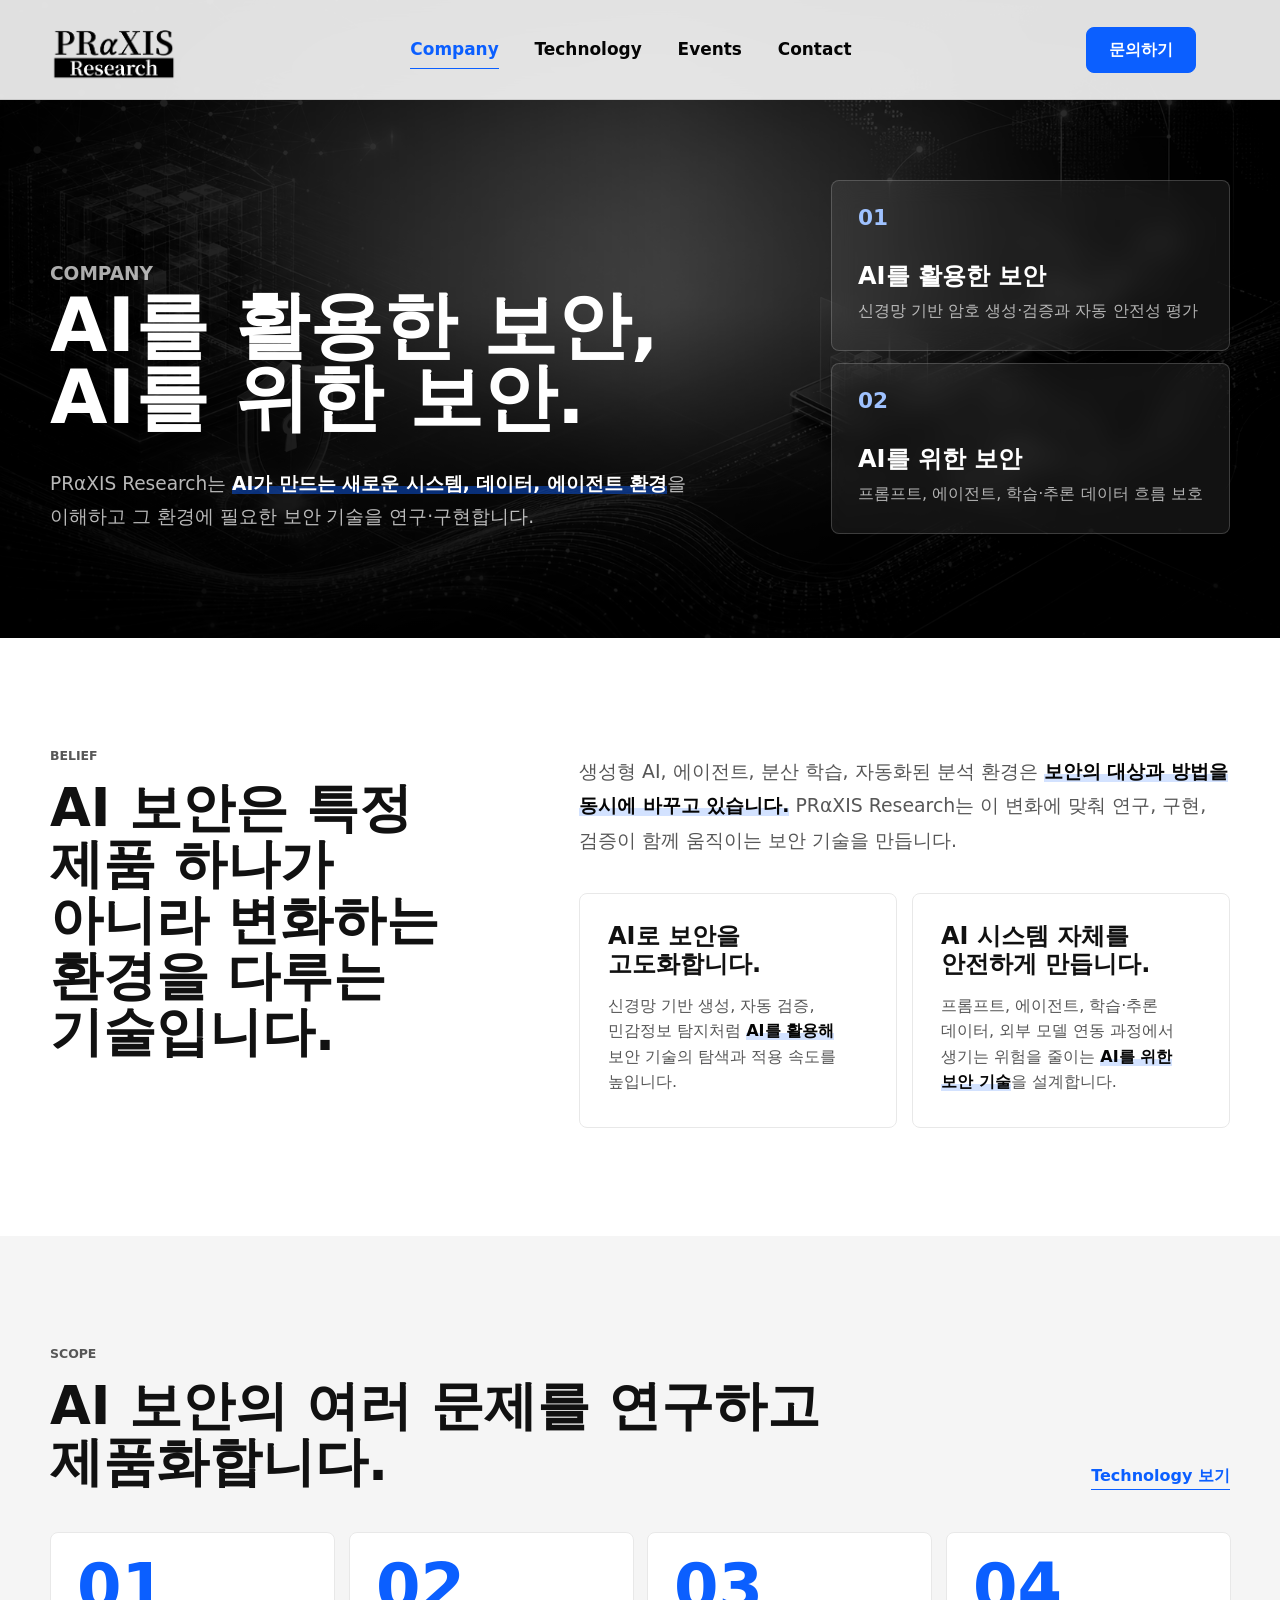
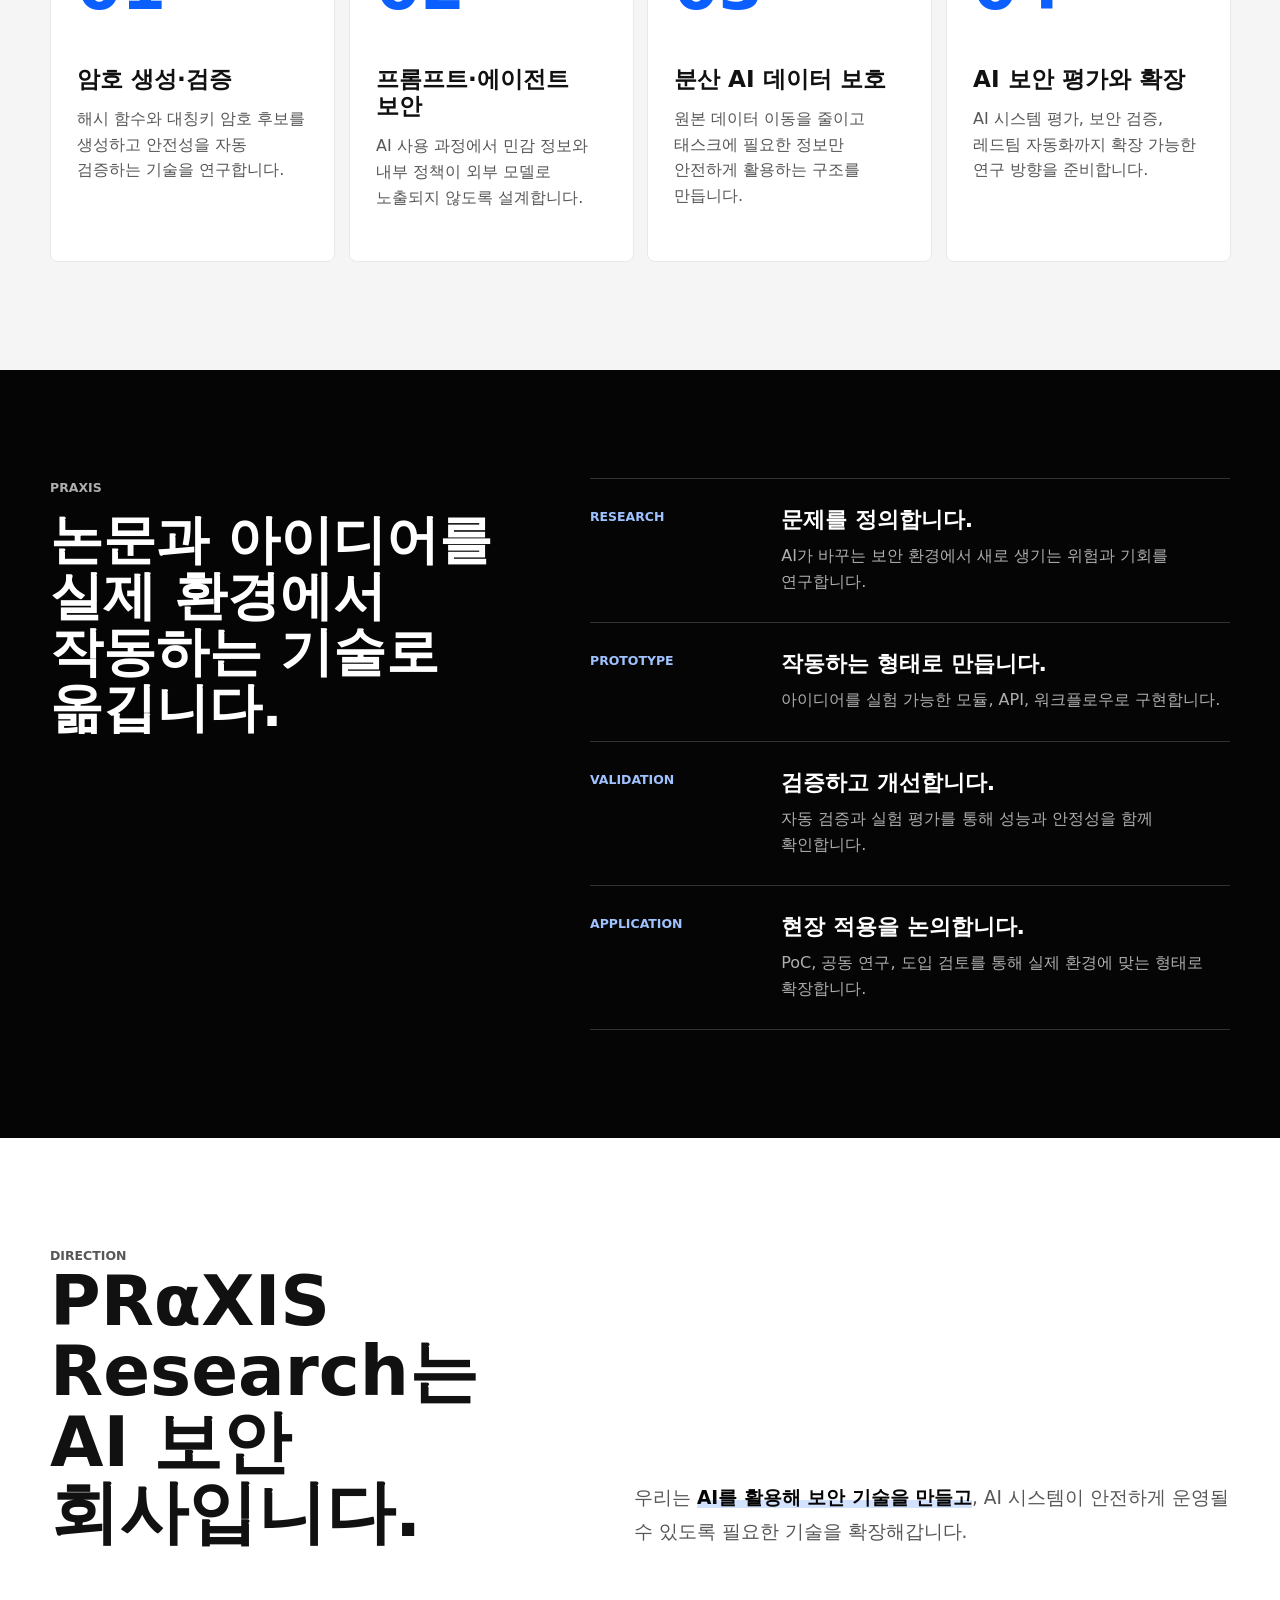
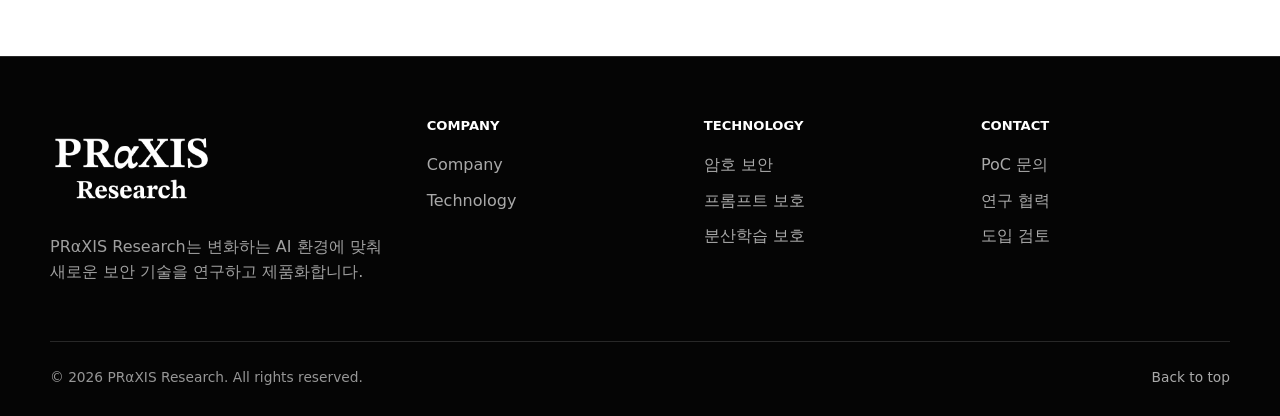
==== commit 67a98f5c: "delete team" ====
--- a/company/index.html
+++ b/company/index.html
@@ -21,7 +21,6 @@
         <a href="../company/index.html" data-nav-page="company">Company</a>
         <a href="../technology/index.html" data-nav-page="technology">Technology</a>
         <a href="../events/index.html" data-nav-page="events">Events</a>
-        <a href="../team/index.html" data-nav-page="team">Team</a>
         <a href="../contact/index.html" data-nav-page="contact">Contact</a>
       </nav>
       <a class="header-cta" href="../contact/index.html">문의하기</a>
@@ -172,7 +171,7 @@
           <a class="brand footer-brand" href="../index.html"><img class="brand-logo" src="../assets/image_whilte.png" alt="PRαXIS Research" /></a>
           <p data-footer-description></p>
         </div>
-        <div><h2>Company</h2><a href="../company/index.html">Company</a><a href="../technology/index.html">Technology</a><a href="../team/index.html">Team</a></div>
+        <div><h2>Company</h2><a href="../company/index.html">Company</a><a href="../technology/index.html">Technology</a></div>
         <div><h2>Technology</h2><a href="../technology/index.html#cryptography">암호 보안</a><a href="../technology/index.html#prompt-privacy">프롬프트 보호</a><a href="../technology/index.html#distributed-learning">분산학습 보호</a></div>
         <div><h2>Contact</h2><a href="../contact/index.html">PoC 문의</a><a href="../contact/index.html">연구 협력</a><a href="../contact/index.html">도입 검토</a></div>
       </div>
--- a/styles.css
+++ b/styles.css
@@ -414,7 +414,7 @@
   position: relative;
   z-index: 1;
   display: grid;
-  grid-template-columns: repeat(3, minmax(0, 1fr));
+  grid-template-columns: repeat(auto-fit, minmax(280px, 1fr));
   gap: 14px;
   margin-top: -36px;
   padding-bottom: 42px;
@@ -422,15 +422,23 @@
 
 .metric {
   position: relative;
-  min-height: 176px;
-  display: grid;
+  min-height: 286px;
+  display: grid;
+  grid-template-columns: 1fr;
+  grid-template-areas:
+    "value"
+    "label"
+    "body"
+    "list";
   align-content: start;
-  padding: 26px;
+  padding: clamp(30px, 3vw, 42px);
   overflow: hidden;
   text-align: left;
   border: 1px solid rgba(5, 5, 5, 0.12);
   border-radius: var(--radius);
-  background: rgba(255, 255, 255, 0.82);
+  background:
+    linear-gradient(120deg, rgba(11, 95, 255, 0.08), transparent 42%),
+    rgba(255, 255, 255, 0.88);
   backdrop-filter: blur(18px);
   box-shadow: 0 22px 54px rgba(5, 5, 5, 0.08);
 }
@@ -443,11 +451,35 @@
   background: var(--accent);
 }
 
+.metric::after {
+  position: absolute;
+  top: 22px;
+  right: 26px;
+  color: rgba(5, 5, 5, 0.06);
+  font-size: clamp(2.6rem, 4.4vw, 4.6rem);
+  line-height: 1;
+  font-weight: 900;
+  pointer-events: none;
+}
+
+.metric:nth-child(1)::after {
+  content: "FOCUS";
+}
+
+.metric:nth-child(2)::after {
+  content: "MODULES";
+}
+
+.metric:nth-child(3)::after {
+  content: "POC";
+}
+
 .metric strong {
+  grid-area: value;
   display: flex;
   align-items: baseline;
   gap: 4px;
-  font-size: 3.1rem;
+  font-size: clamp(4.1rem, 5.6vw, 5.8rem);
   line-height: 1;
   color: var(--accent);
 }
@@ -458,19 +490,43 @@
 }
 
 .metric span {
-  margin-top: 12px;
+  grid-area: label;
+  margin-top: 26px;
   color: var(--black);
-  font-size: 1.02rem;
+  font-size: 1.28rem;
+  line-height: 1.2;
   font-weight: 800;
 }
 
 .metric p {
-  max-width: 290px;
-  margin: 12px 0 0;
+  grid-area: body;
+  max-width: none;
+  margin: 16px 0 0;
   color: var(--gray-700);
-  font-size: 0.95rem;
-  line-height: 1.5;
-  word-break: keep-all;
+  font-size: 1rem;
+  line-height: 1.65;
+  word-break: keep-all;
+}
+
+.metric-list {
+  grid-area: list;
+  display: flex;
+  flex-wrap: wrap;
+  gap: 8px;
+  margin: 22px 0 0;
+  padding: 0;
+  list-style: none;
+}
+
+.metric-list li {
+  padding: 8px 10px;
+  color: var(--black);
+  border: 1px solid rgba(11, 95, 255, 0.18);
+  border-radius: var(--radius);
+  background: rgba(11, 95, 255, 0.06);
+  font-size: 0.86rem;
+  font-weight: 800;
+  line-height: 1.15;
 }
 
 .trust-strip {
@@ -2363,6 +2419,39 @@
     padding-bottom: 32px;
   }
 
+  .metric {
+    min-height: 0;
+    grid-template-columns: 1fr;
+    grid-template-areas:
+      "value"
+      "label"
+      "body"
+      "list";
+    padding: 26px;
+  }
+
+  .metric::after {
+    display: none;
+  }
+
+  .metric strong {
+    font-size: 3.35rem;
+  }
+
+  .metric span {
+    margin-top: 16px;
+    font-size: 1.02rem;
+  }
+
+  .metric p {
+    max-width: none;
+    font-size: 0.95rem;
+  }
+
+  .metric-list {
+    margin-top: 18px;
+  }
+
   .trust-content {
     grid-template-columns: 1fr;
     gap: 14px;
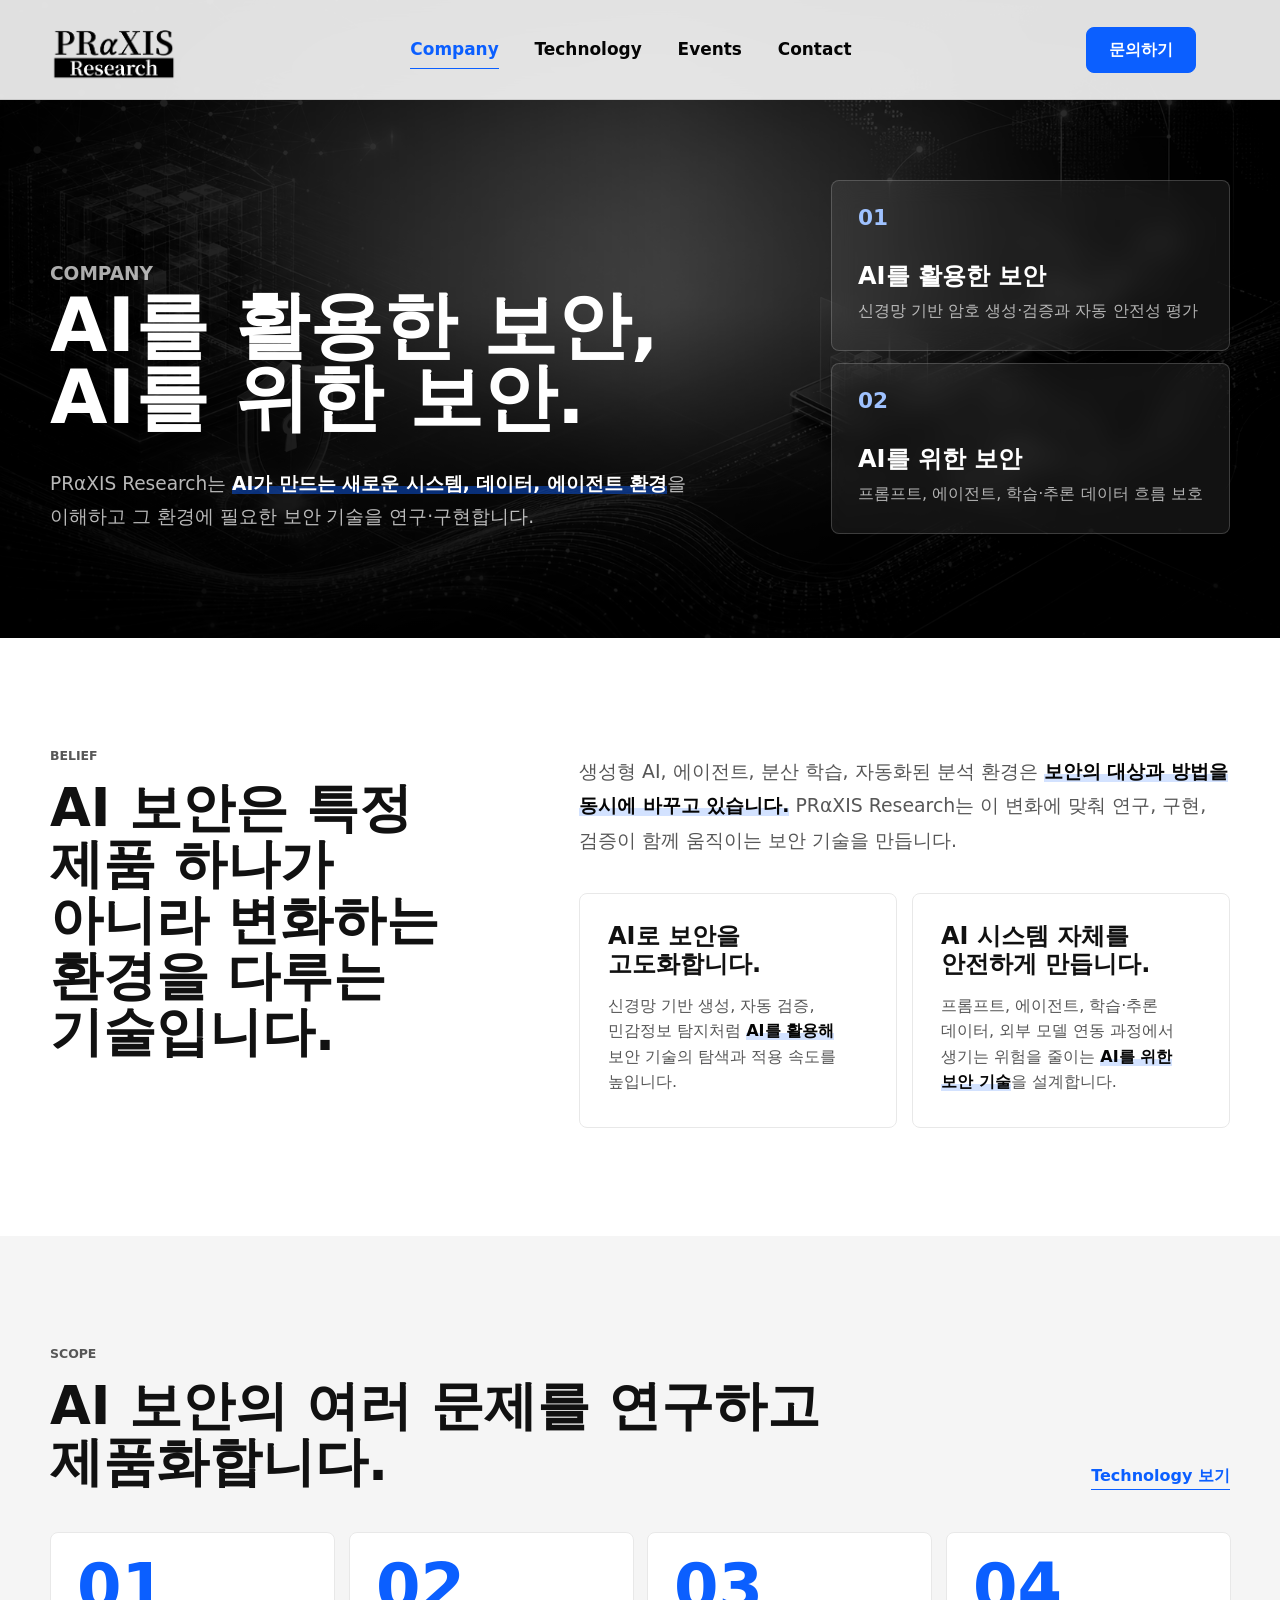
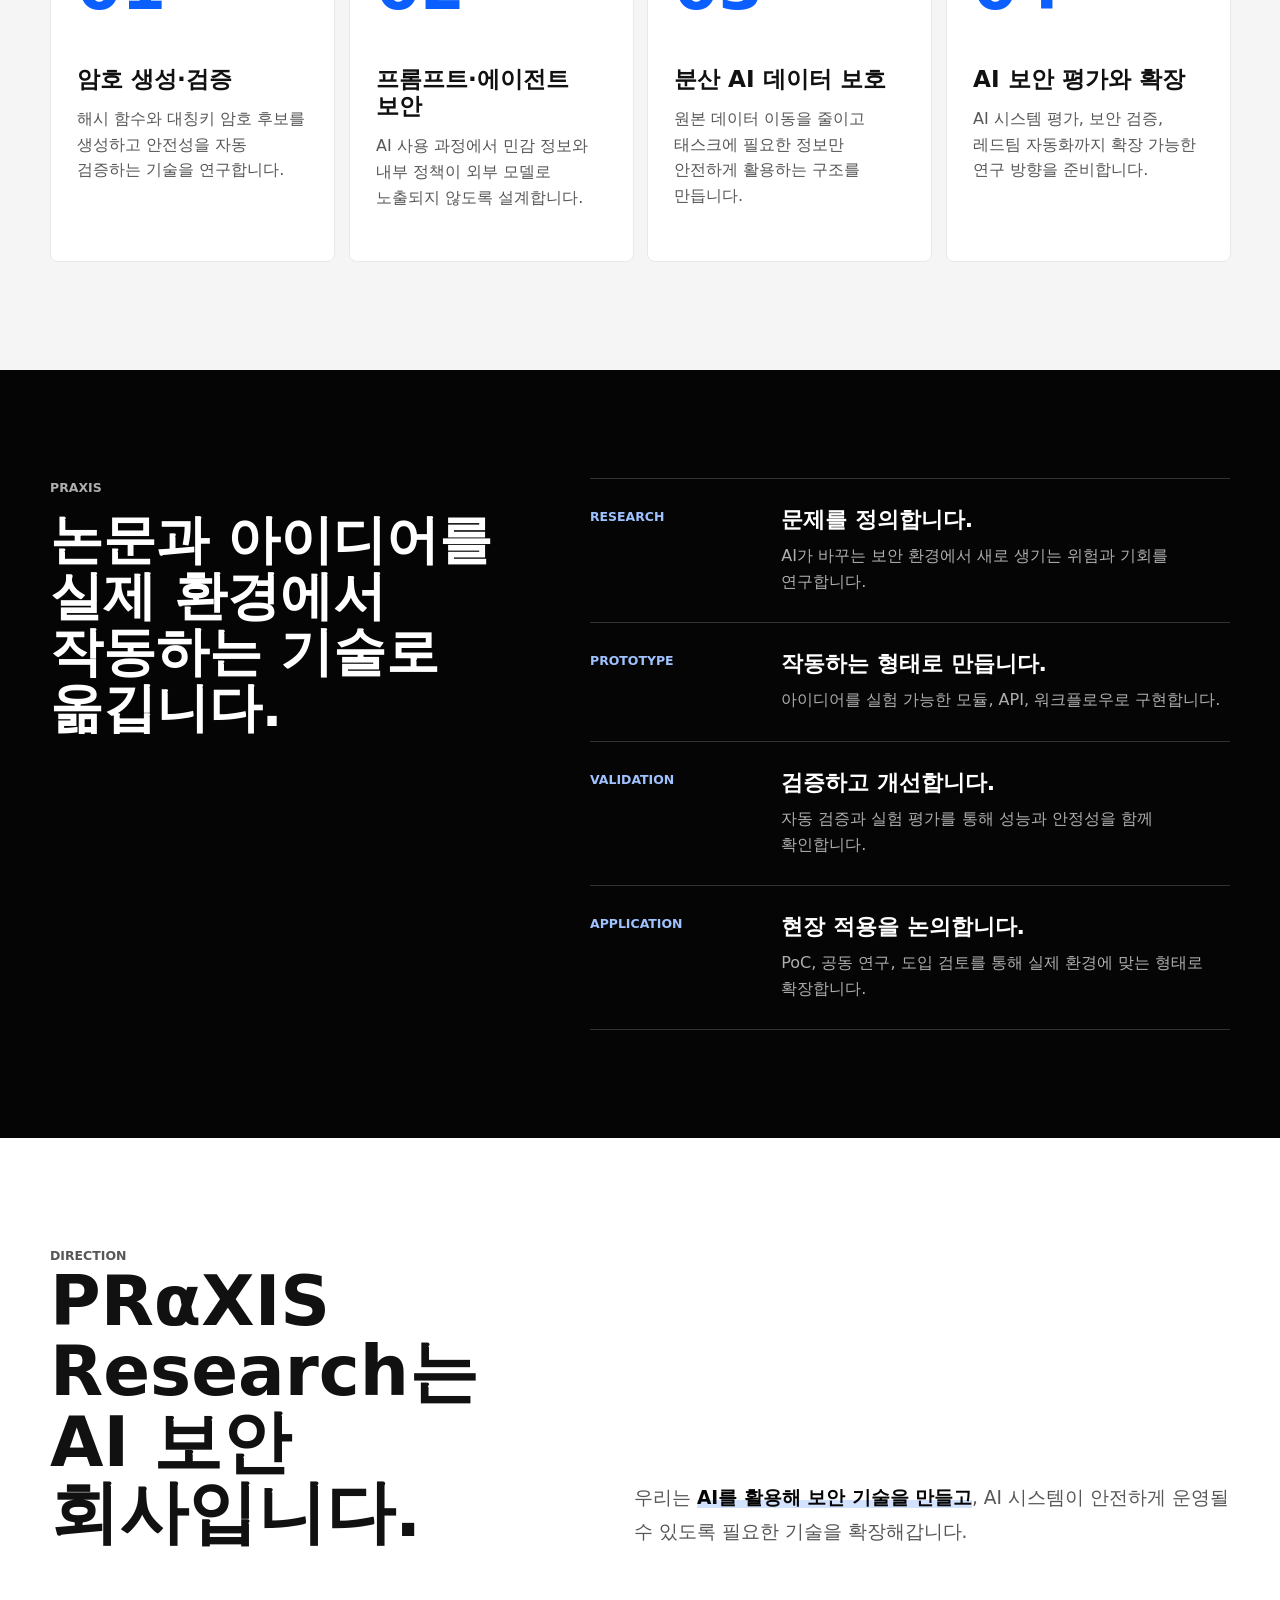
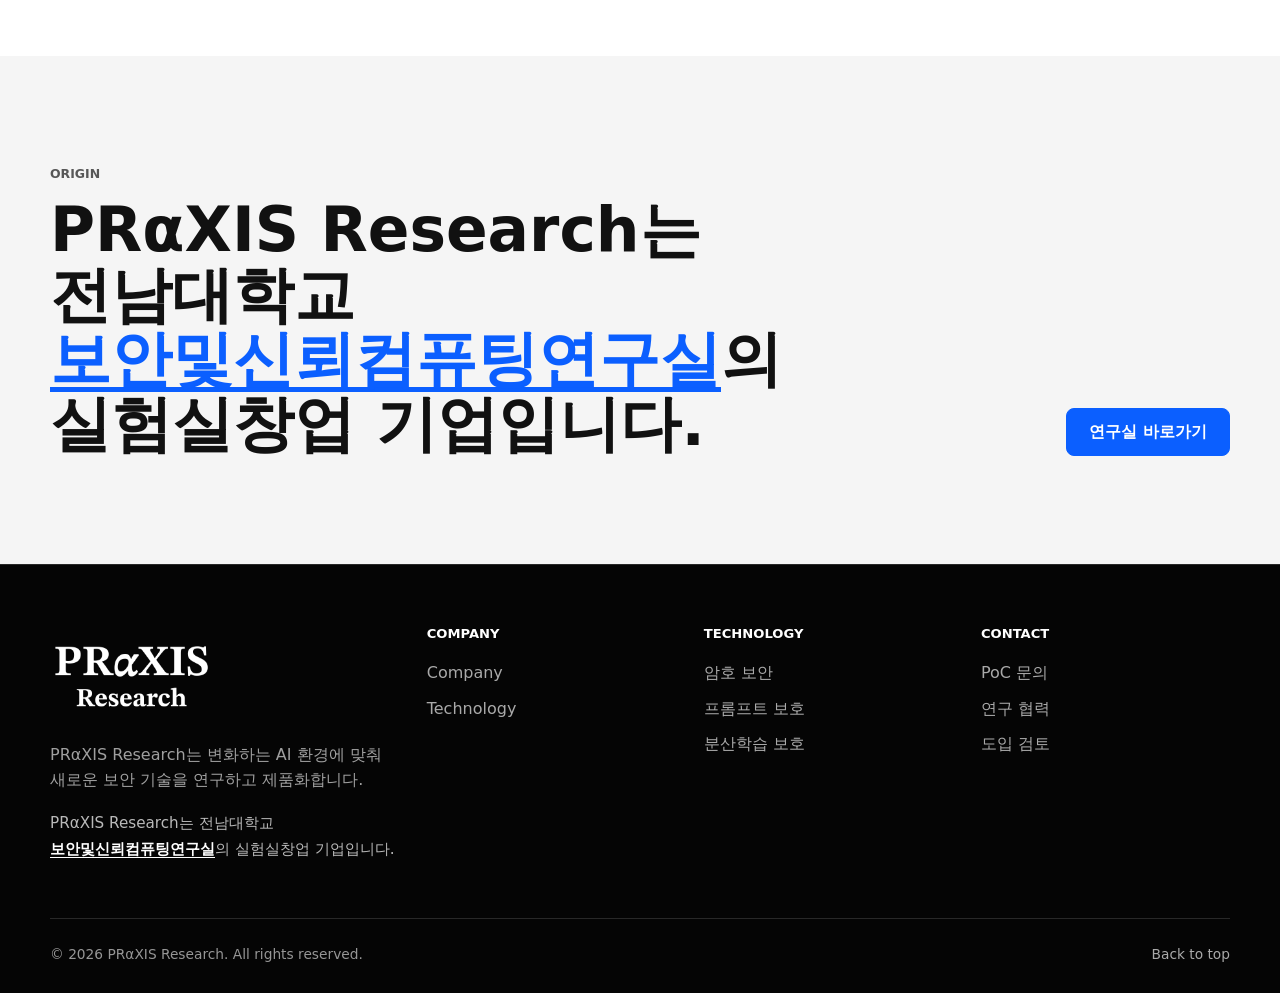
==== commit d4a51f51: "footer update" ====
--- a/company/index.html
+++ b/company/index.html
@@ -163,6 +163,20 @@
           </p>
         </div>
       </section>
+
+      <section class="section section-soft company-affiliation-section">
+        <div class="container company-affiliation-layout">
+          <div>
+            <p class="eyebrow">Origin</p>
+            <h2>
+              PRαXIS Research는<br />
+              전남대학교 <a href="https://src-jnu.github.io/" target="_blank" rel="noopener noreferrer">보안및신뢰컴퓨팅연구실</a>의<br />
+              실험실창업 기업입니다.
+            </h2>
+          </div>
+          <a class="button button-dark" href="https://src-jnu.github.io/" target="_blank" rel="noopener noreferrer">연구실 바로가기</a>
+        </div>
+      </section>
     </main>
 
     <footer class="site-footer">
@@ -170,6 +184,10 @@
         <div>
           <a class="brand footer-brand" href="../index.html"><img class="brand-logo" src="../assets/image_whilte.png" alt="PRαXIS Research" /></a>
           <p data-footer-description></p>
+          <p class="footer-affiliation">
+            PRαXIS Research는 전남대학교
+            <a href="https://src-jnu.github.io/" target="_blank" rel="noopener noreferrer">보안및신뢰컴퓨팅연구실</a>의 실험실창업 기업입니다.
+          </p>
         </div>
         <div><h2>Company</h2><a href="../company/index.html">Company</a><a href="../technology/index.html">Technology</a></div>
         <div><h2>Technology</h2><a href="../technology/index.html#cryptography">암호 보안</a><a href="../technology/index.html#prompt-privacy">프롬프트 보호</a><a href="../technology/index.html#distributed-learning">분산학습 보호</a></div>
--- a/styles.css
+++ b/styles.css
@@ -877,6 +877,28 @@
   max-width: 760px;
   font-size: 1.16rem;
   line-height: 1.82;
+}
+
+.company-affiliation-layout {
+  display: grid;
+  grid-template-columns: minmax(0, 1fr) auto;
+  gap: 32px;
+  align-items: end;
+}
+
+.company-affiliation-layout h2 {
+  max-width: 920px;
+  margin: 0;
+  font-size: clamp(2.35rem, 4.8vw, 4.6rem);
+  line-height: 1.05;
+  word-break: keep-all;
+}
+
+.company-affiliation-layout h2 a {
+  color: var(--accent);
+  text-decoration: underline;
+  text-decoration-thickness: 0.08em;
+  text-underline-offset: 0.12em;
 }
 
 .compact {
@@ -2110,6 +2132,27 @@
   color: rgba(255, 255, 255, 0.62);
 }
 
+.site-footer p[data-footer-description] {
+  white-space: pre-line;
+}
+
+.site-footer .footer-affiliation {
+  margin-top: 18px;
+  color: rgba(255, 255, 255, 0.72);
+  font-size: 0.95rem;
+  line-height: 1.68;
+  word-break: keep-all;
+}
+
+.site-footer .footer-affiliation a {
+  display: inline;
+  margin: 0;
+  color: var(--white);
+  font-weight: 800;
+  text-decoration: underline;
+  text-underline-offset: 3px;
+}
+
 .site-footer h2 {
   margin: 0 0 16px;
   font-size: 0.82rem;
@@ -2218,6 +2261,7 @@
   .company-belief-layout,
   .company-method-layout,
   .company-cta-layout,
+  .company-affiliation-layout,
   .split-layout,
   .usecase-layout,
   .roadmap-layout,
@@ -2226,6 +2270,10 @@
   .contact-layout,
   .detail-layout {
     grid-template-columns: 1fr;
+  }
+
+  .company-affiliation-layout .button {
+    justify-self: start;
   }
 
   .hero h1 {
@@ -2495,6 +2543,13 @@
     font-size: 1.04rem;
   }
 
+  .company-affiliation-layout h2 {
+    font-size: 2.1rem;
+    line-height: 1.14;
+    word-break: normal;
+    overflow-wrap: anywhere;
+  }
+
   .principle-grid,
   .link-card-grid,
   .company-two-axis,
@@ -2647,6 +2702,7 @@
 
   .section-heading h2,
   .page-hero h1,
+  .company-affiliation-layout h2,
   .contact-intro h1,
   .contact-intro h2 {
     font-size: 2rem;
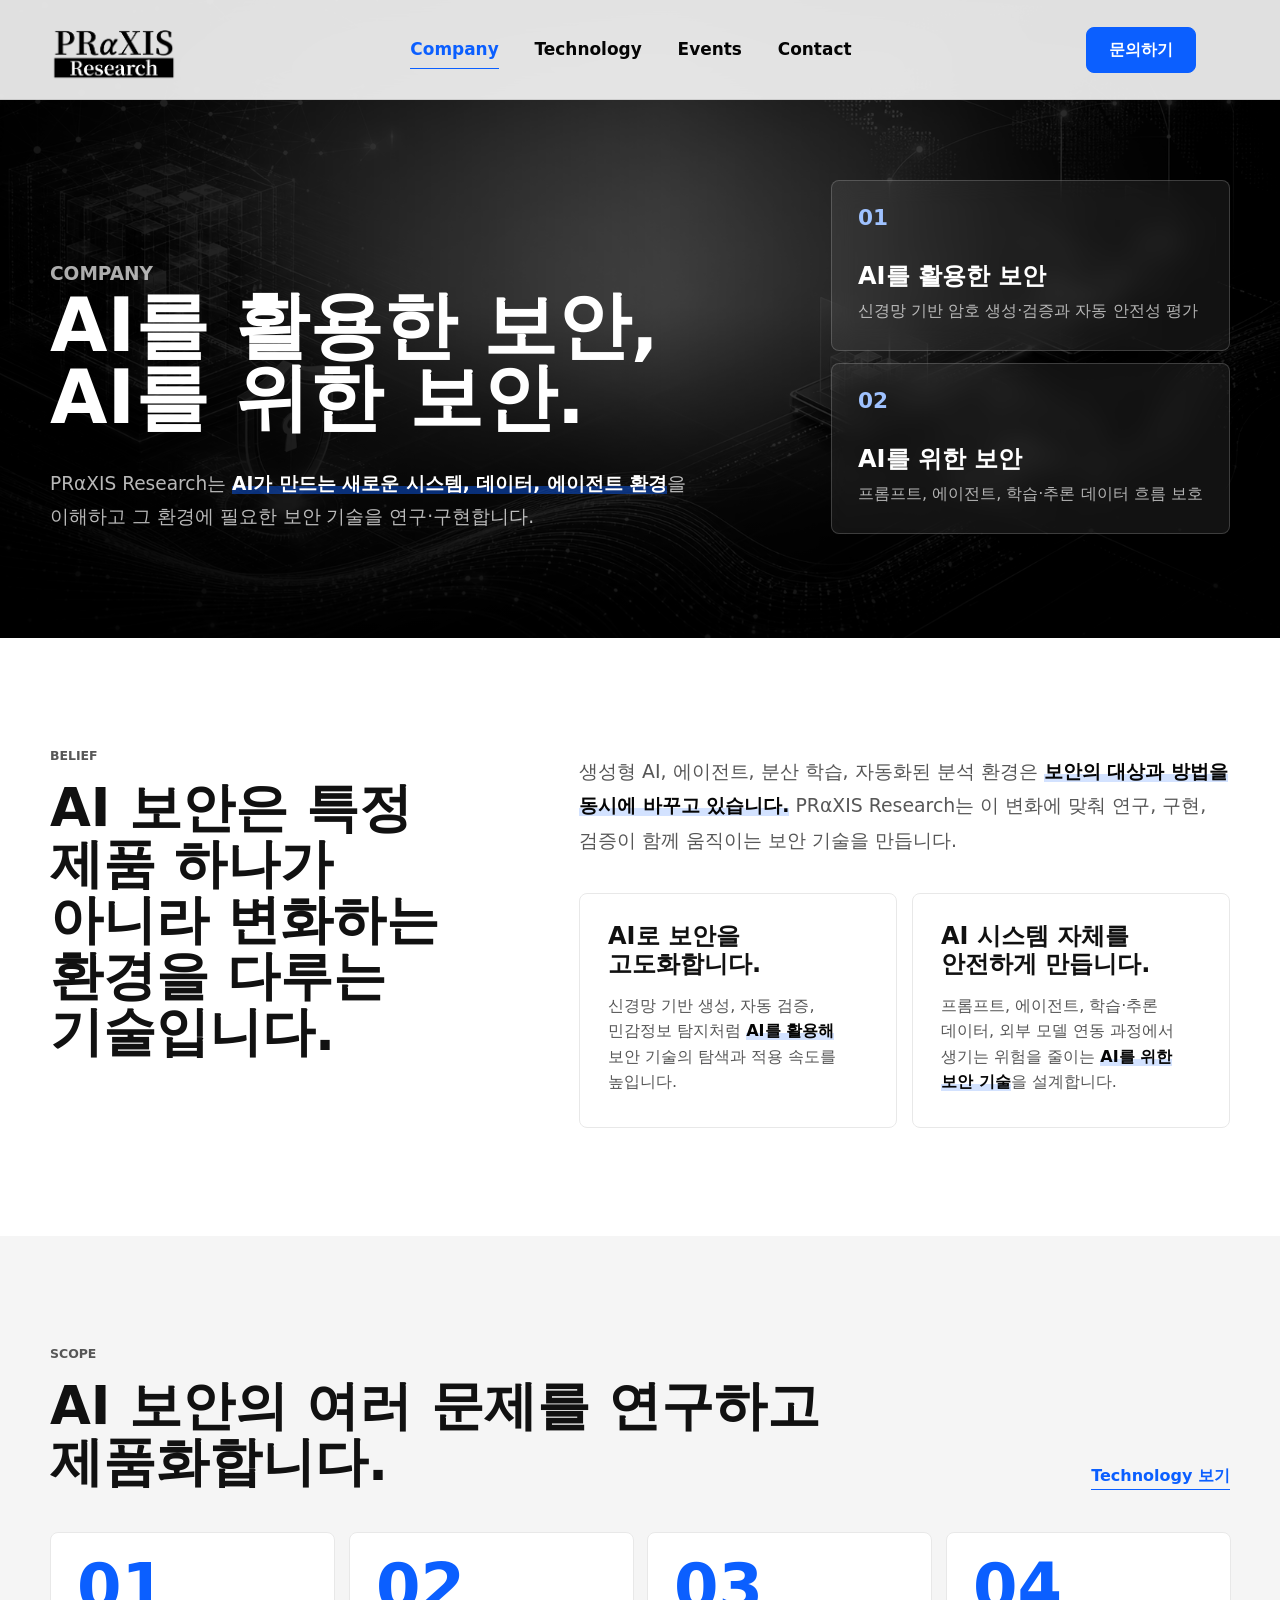
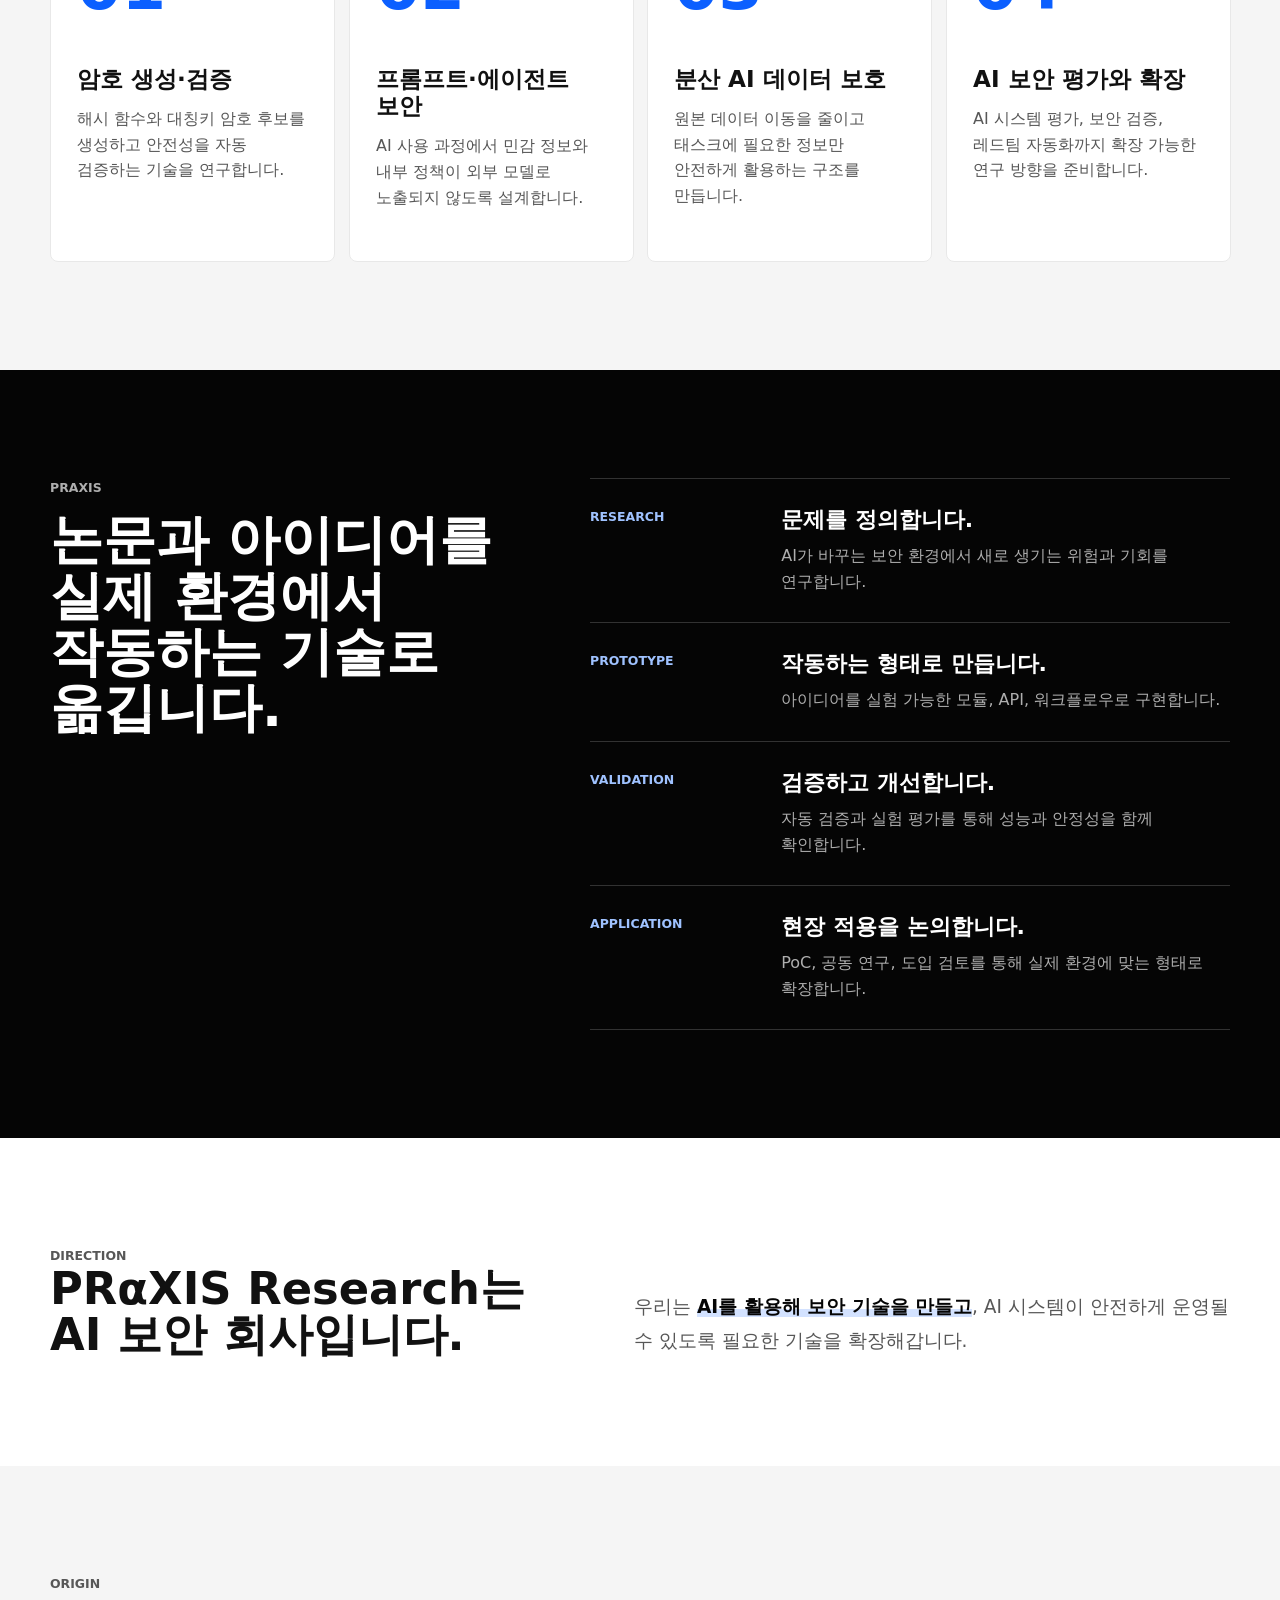
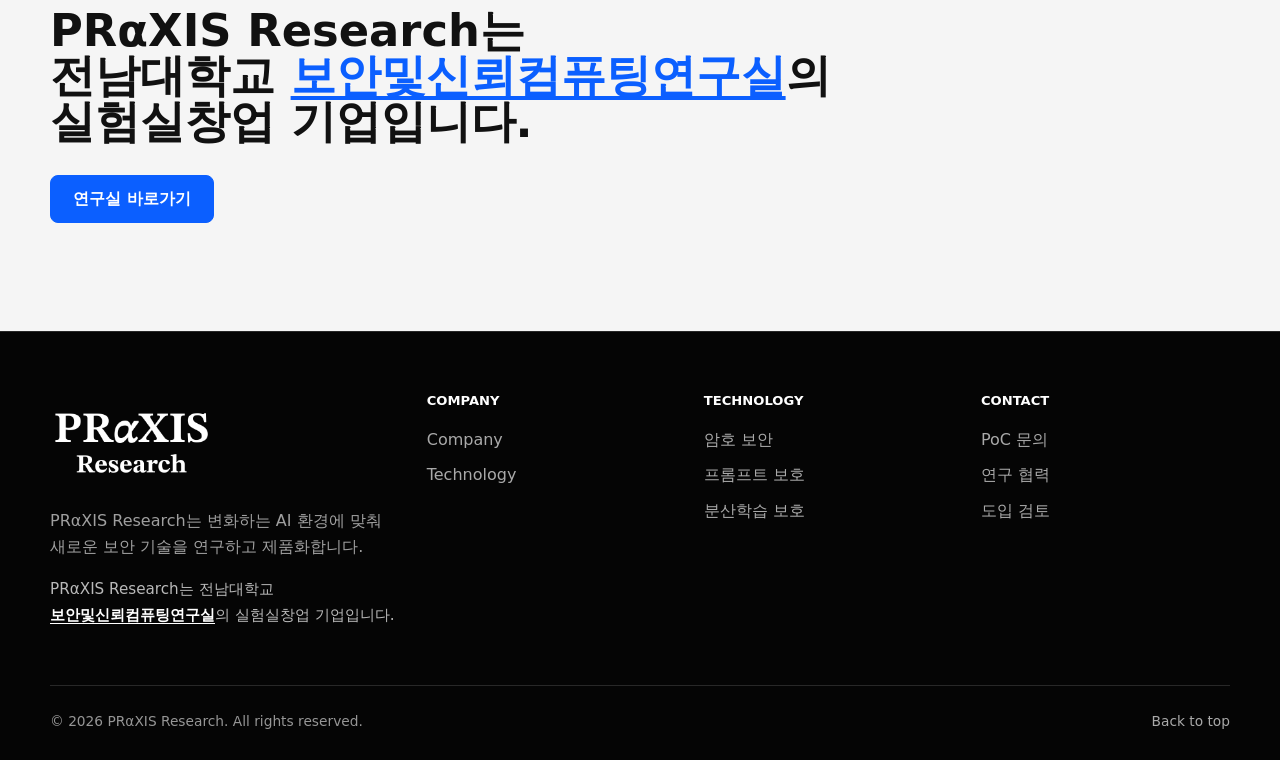
==== commit 68fd2eb8: "update" ====
--- a/company/index.html
+++ b/company/index.html
@@ -156,7 +156,10 @@
         <div class="container company-cta-layout">
           <div>
             <p class="eyebrow">Direction</p>
-            <h2>PRαXIS Research는 AI 보안 회사입니다.</h2>
+            <h2>
+              <span>PRαXIS Research는</span>
+              <span>AI 보안 회사입니다.</span>
+            </h2>
           </div>
           <p>
             우리는 <strong class="text-emphasis">AI를 활용해 보안 기술을 만들고</strong>, AI 시스템이 안전하게 운영될 수 있도록 필요한 기술을 확장해갑니다.
@@ -169,9 +172,9 @@
           <div>
             <p class="eyebrow">Origin</p>
             <h2>
-              PRαXIS Research는<br />
-              전남대학교 <a href="https://src-jnu.github.io/" target="_blank" rel="noopener noreferrer">보안및신뢰컴퓨팅연구실</a>의<br />
-              실험실창업 기업입니다.
+              <span>PRαXIS Research는</span>
+              <span>전남대학교 <a href="https://src-jnu.github.io/" target="_blank" rel="noopener noreferrer">보안및신뢰컴퓨팅연구실</a>의</span>
+              <span>실험실창업 기업입니다.</span>
             </h2>
           </div>
           <a class="button button-dark" href="https://src-jnu.github.io/" target="_blank" rel="noopener noreferrer">연구실 바로가기</a>
--- a/styles.css
+++ b/styles.css
@@ -866,11 +866,15 @@
 }
 
 .company-cta-layout h2 {
-  max-width: 760px;
+  max-width: none;
   margin: 0;
-  font-size: clamp(2.8rem, 5.4vw, 5.2rem);
+  font-size: clamp(2.8rem, 3.4vw, 3.85rem);
   line-height: 1.02;
   word-break: keep-all;
+}
+
+.company-cta-layout h2 span {
+  display: block;
 }
 
 .company-cta-layout > p {
@@ -881,17 +885,28 @@
 
 .company-affiliation-layout {
   display: grid;
-  grid-template-columns: minmax(0, 1fr) auto;
-  gap: 32px;
-  align-items: end;
+  gap: 30px;
+  align-items: start;
 }
 
 .company-affiliation-layout h2 {
-  max-width: 920px;
+  max-width: none;
   margin: 0;
-  font-size: clamp(2.35rem, 4.8vw, 4.6rem);
-  line-height: 1.05;
-  word-break: keep-all;
+  font-size: clamp(2.8rem, 3.4vw, 3.85rem);
+  line-height: 1.02;
+  word-break: keep-all;
+}
+
+.company-affiliation-layout h2 span {
+  display: block;
+}
+
+.company-affiliation-layout h2 span:nth-child(2) {
+  white-space: nowrap;
+}
+
+.company-affiliation-layout .button {
+  justify-self: start;
 }
 
 .company-affiliation-layout h2 a {
@@ -2550,6 +2565,10 @@
     overflow-wrap: anywhere;
   }
 
+  .company-affiliation-layout h2 span:nth-child(2) {
+    white-space: normal;
+  }
+
   .principle-grid,
   .link-card-grid,
   .company-two-axis,
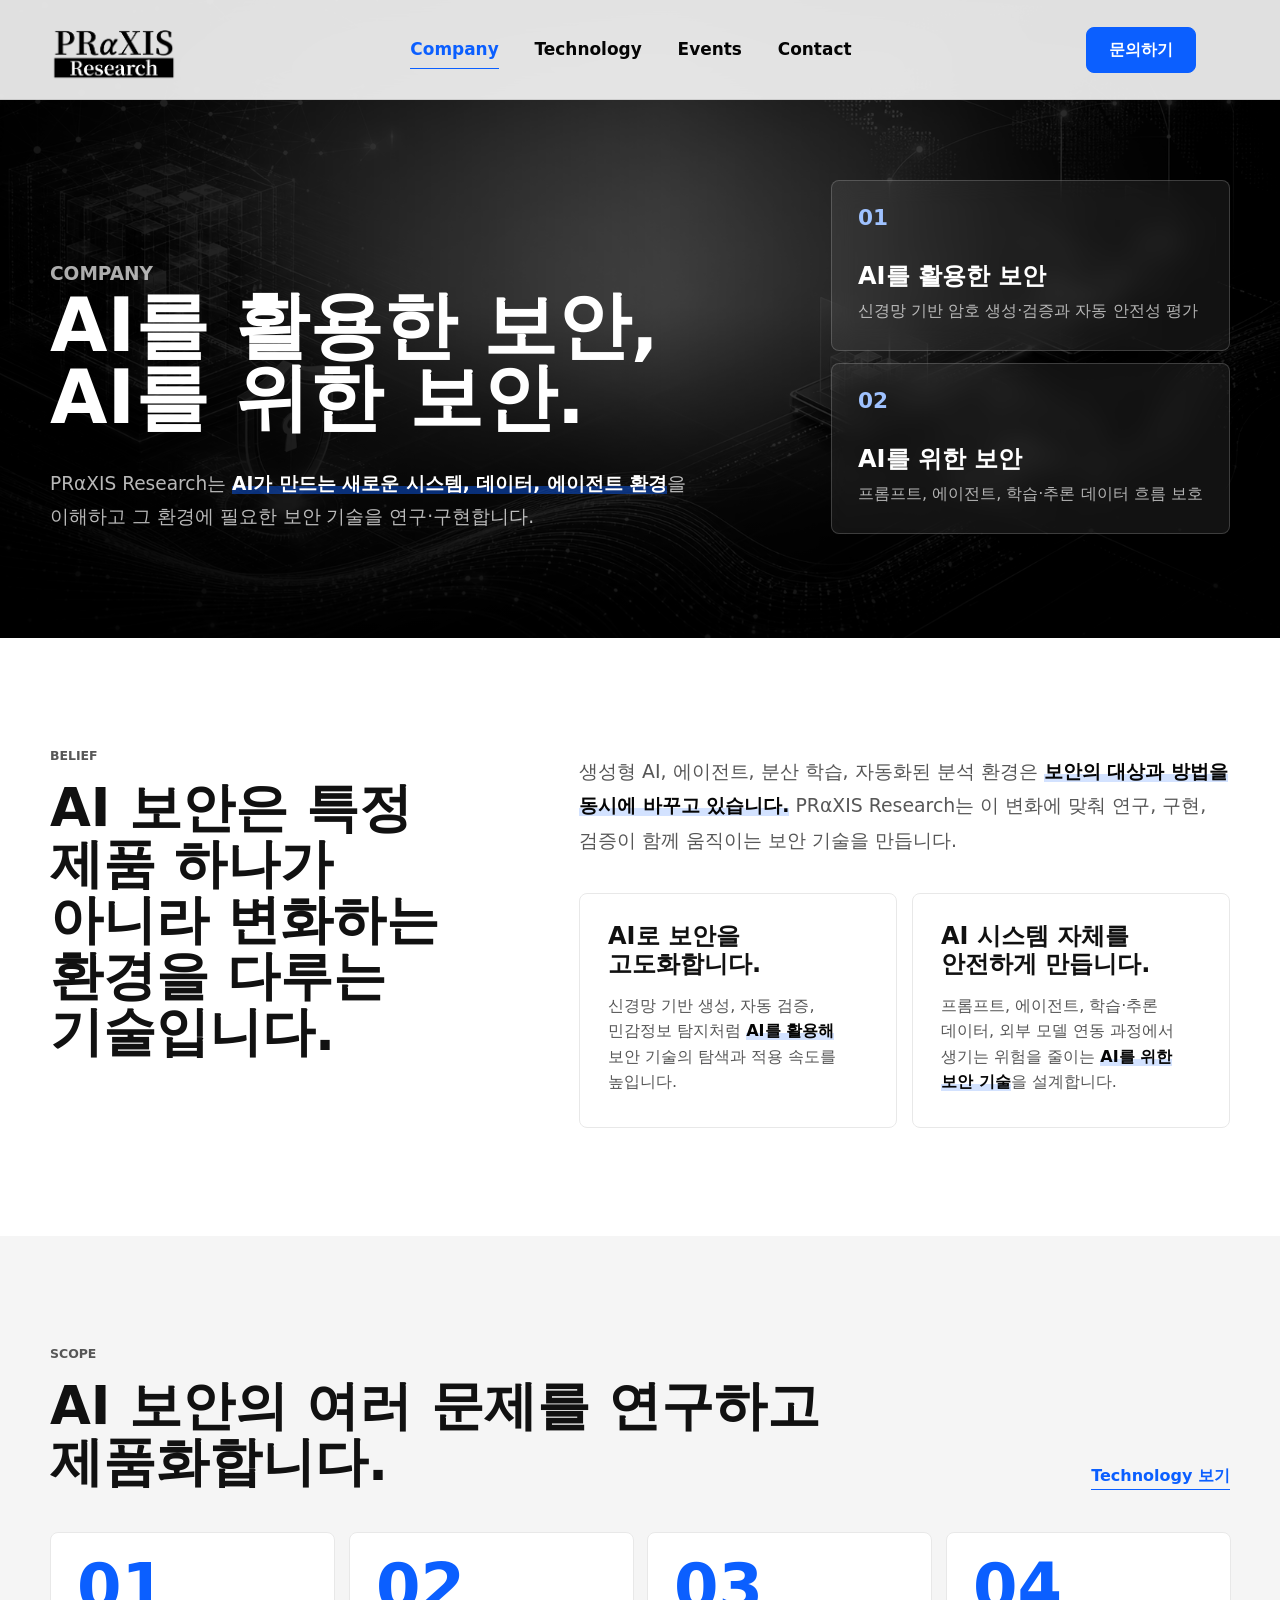
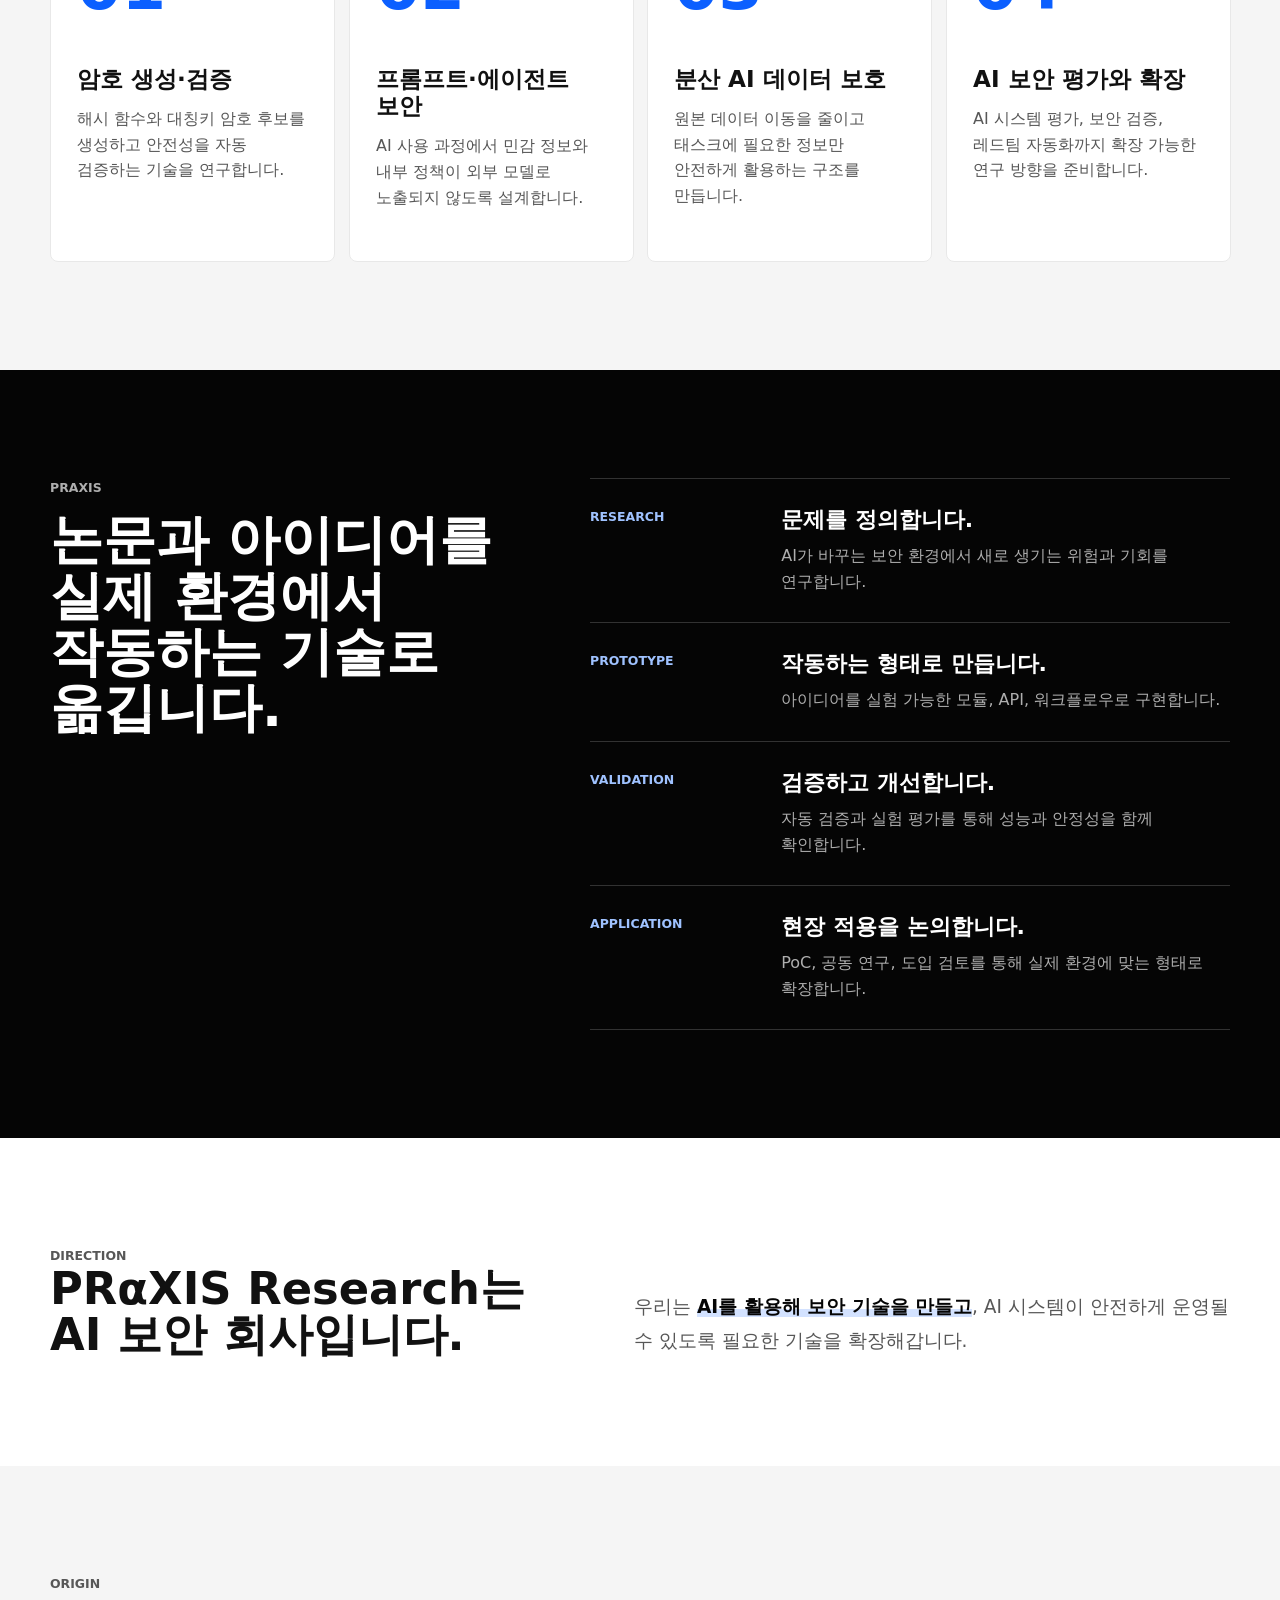
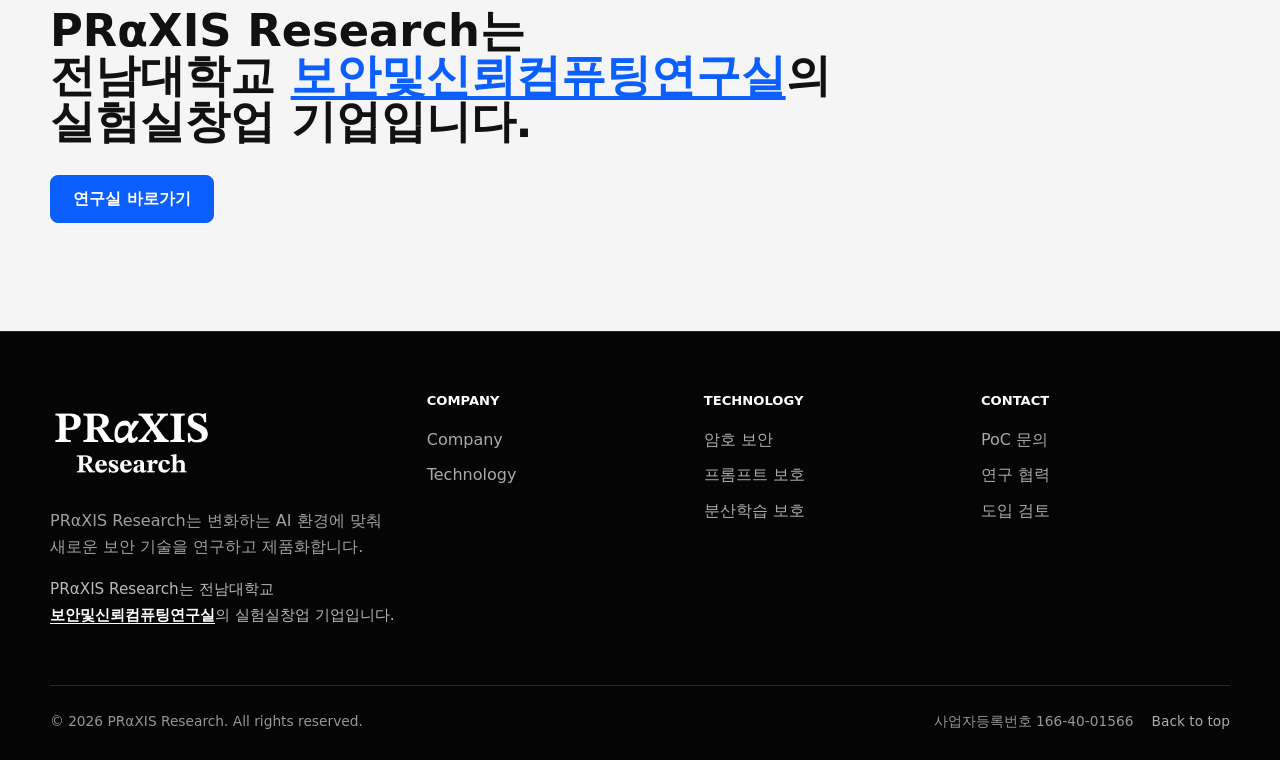
==== commit 8467cf93: "update" ====
--- a/company/index.html
+++ b/company/index.html
@@ -173,7 +173,7 @@
             <p class="eyebrow">Origin</p>
             <h2>
               <span>PRαXIS Research는</span>
-              <span>전남대학교 <a href="https://src-jnu.github.io/" target="_blank" rel="noopener noreferrer">보안및신뢰컴퓨팅연구실</a>의</span>
+              <span>전남대학교 <br class="company-mobile-break" /><span class="company-lab-nowrap"><a href="https://src-jnu.github.io/" target="_blank" rel="noopener noreferrer">보안및신뢰컴퓨팅연구실</a>의</span></span>
               <span>실험실창업 기업입니다.</span>
             </h2>
           </div>
@@ -196,7 +196,7 @@
         <div><h2>Technology</h2><a href="../technology/index.html#cryptography">암호 보안</a><a href="../technology/index.html#prompt-privacy">프롬프트 보호</a><a href="../technology/index.html#distributed-learning">분산학습 보호</a></div>
         <div><h2>Contact</h2><a href="../contact/index.html">PoC 문의</a><a href="../contact/index.html">연구 협력</a><a href="../contact/index.html">도입 검토</a></div>
       </div>
-      <div class="container footer-bottom"><span>© <span data-year></span> PRαXIS Research. All rights reserved.</span><a href="#main">Back to top</a></div>
+      <div class="container footer-bottom"><span>© <span data-year></span> PRαXIS Research. All rights reserved.</span><div class="footer-bottom-meta"><span class="footer-business-number">사업자등록번호 166-40-01566</span><a href="#main">Back to top</a></div></div>
     </footer>
 
     <script src="../site-data.js"></script>
--- a/styles.css
+++ b/styles.css
@@ -901,7 +901,18 @@
   display: block;
 }
 
-.company-affiliation-layout h2 span:nth-child(2) {
+.company-affiliation-layout h2 .company-lab-nowrap {
+  display: inline;
+  white-space: nowrap;
+  overflow-wrap: normal;
+  word-break: keep-all;
+}
+
+.company-mobile-break {
+  display: none;
+}
+
+.company-affiliation-layout h2 > span:nth-child(2) {
   white-space: nowrap;
 }
 
@@ -2187,6 +2198,7 @@
 
 .footer-bottom {
   display: flex;
+  align-items: center;
   justify-content: space-between;
   gap: 24px;
   margin-top: 56px;
@@ -2196,7 +2208,20 @@
   font-size: 0.86rem;
 }
 
+.footer-bottom-meta {
+  display: flex;
+  flex-wrap: wrap;
+  align-items: center;
+  justify-content: flex-end;
+  gap: 10px 18px;
+}
+
+.footer-business-number {
+  color: rgba(255, 255, 255, 0.58);
+}
+
 .footer-bottom a {
+  display: inline-flex;
   margin: 0;
 }
 
@@ -2565,8 +2590,12 @@
     overflow-wrap: anywhere;
   }
 
-  .company-affiliation-layout h2 span:nth-child(2) {
+  .company-affiliation-layout h2 > span:nth-child(2) {
     white-space: normal;
+  }
+
+  .company-mobile-break {
+    display: block;
   }
 
   .principle-grid,
@@ -2707,6 +2736,11 @@
 
   .footer-bottom {
     flex-direction: column;
+    align-items: flex-start;
+  }
+
+  .footer-bottom-meta {
+    justify-content: flex-start;
   }
 
   .callout-layout h2 {
